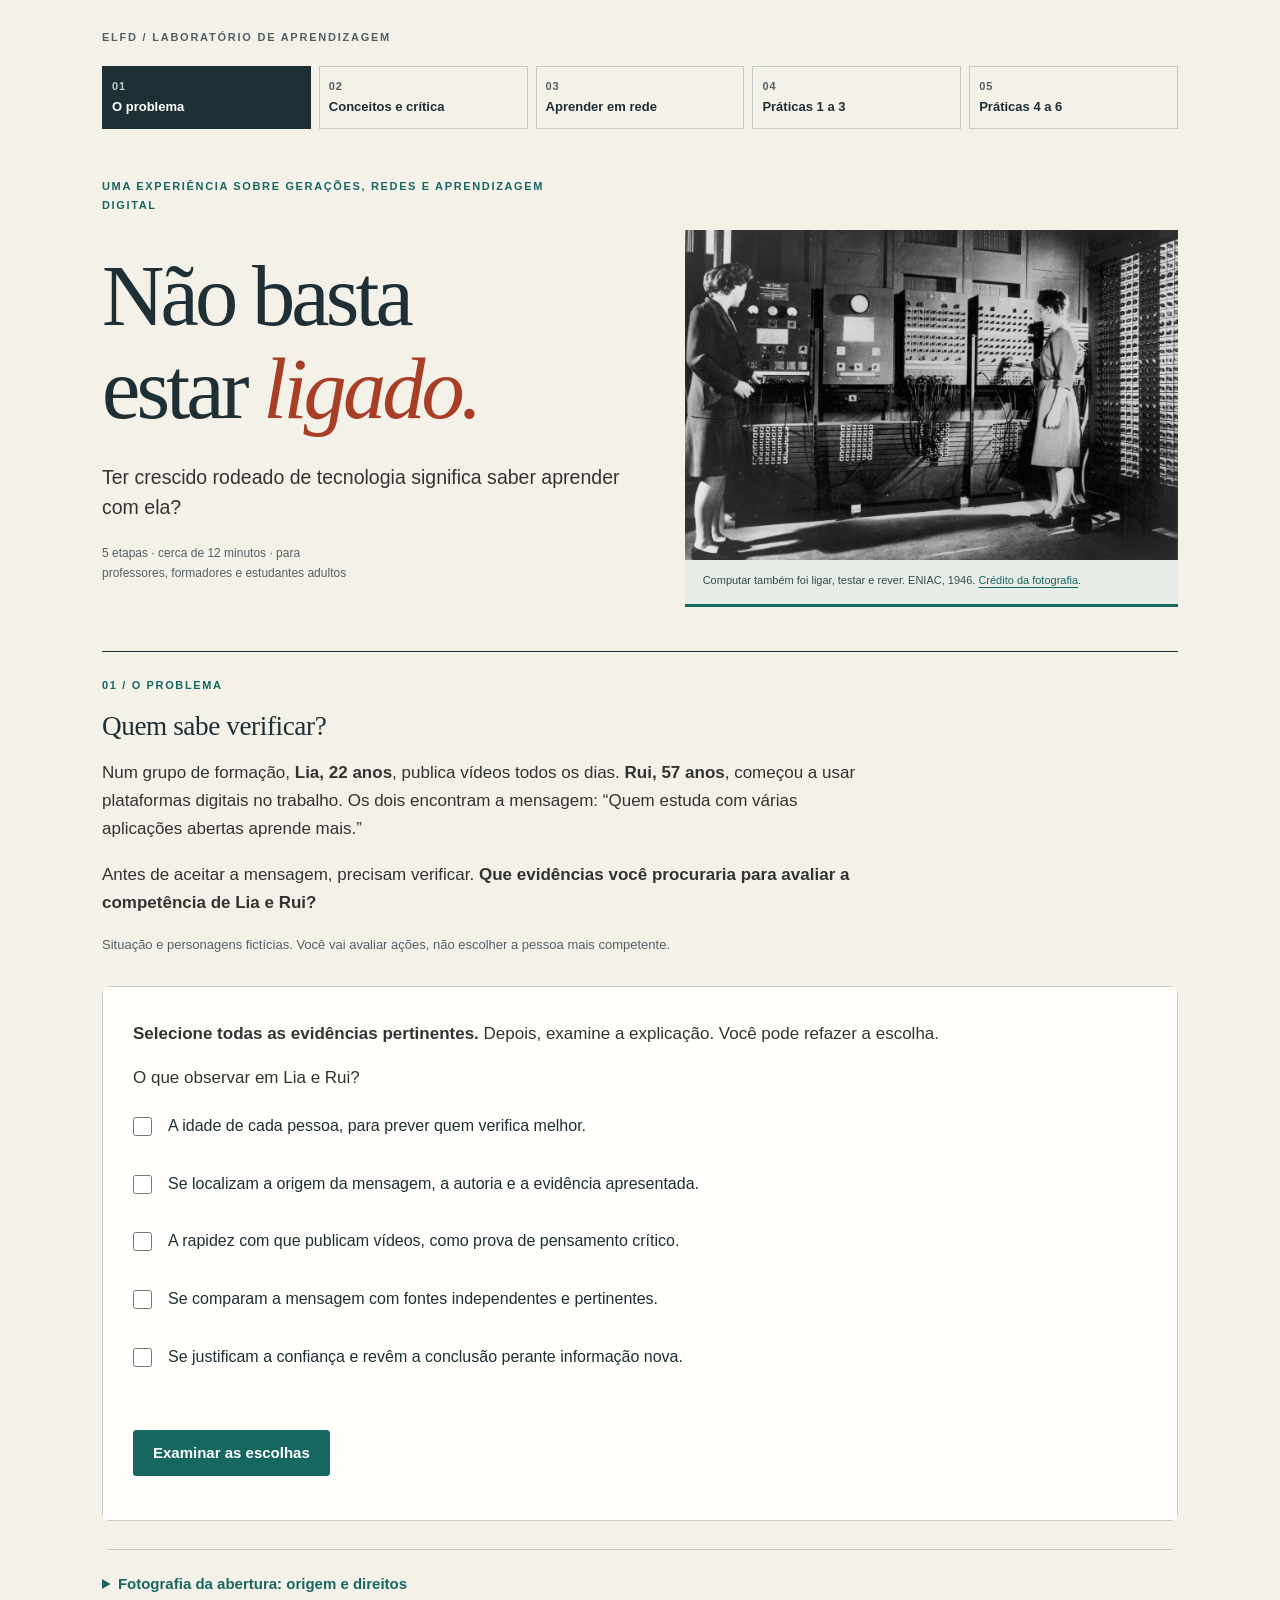
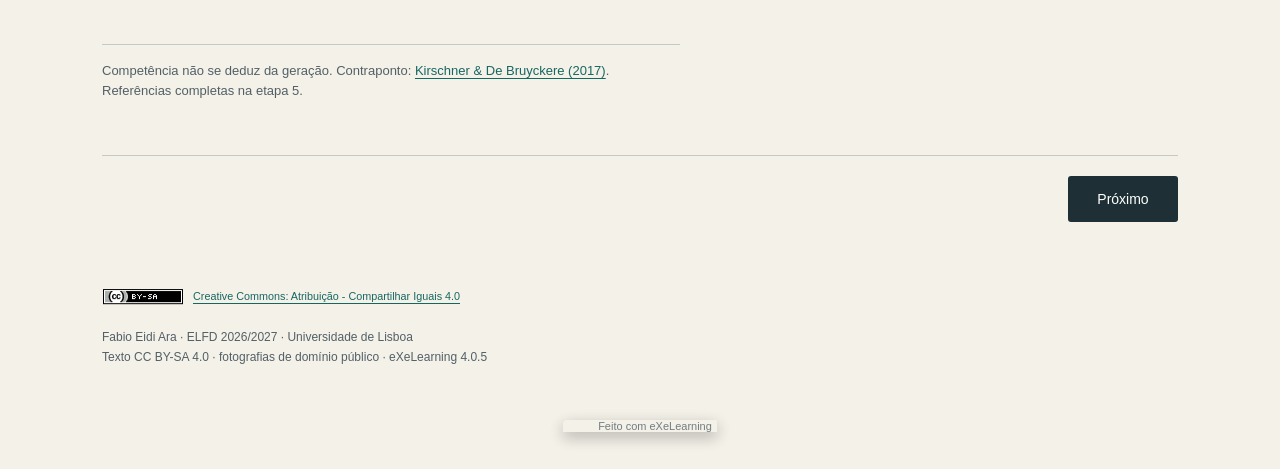
==== website/index.html @ ea309dc7 "Cria RED editável no eXeLearning com cinco etapas e experiência em rede" ====
<!DOCTYPE html>
<html lang="pt" id="exe-index">
<head>
<meta charset="utf-8">
<meta name="generator" content="eXeLearning v4.0.5">
<meta name="viewport" content="width=device-width, initial-scale=1">
<link rel="license" type="text/html" href="https://creativecommons.org/licenses/by-sa/4.0/">
<title>Não basta estar ligado</title>
<link rel="icon" type="image/x-icon" href="libs/favicon.ico">
<meta name="description" content="Microexperiência sobre nativos e imigrantes digitais, conectivismo e seis práticas educativas. ELFD 2026/2027, METD, IE, Universidade de Lisboa.">
<script>document.querySelector("html").classList.add("js");</script><script src="libs/jquery/jquery.min.js"> </script><script src="libs/common_i18n.js"> </script><script src="libs/common.js"> </script><script src="libs/exe_export.js"> </script><script src="libs/bootstrap/bootstrap.bundle.min.js"> </script><link rel="stylesheet" href="libs/bootstrap/bootstrap.min.css">
<script src="idevices/text/text.js"></script><link rel="stylesheet" href="idevices/text/text.css">
<script src="idevices/form/form.js"></script><link rel="stylesheet" href="idevices/form/form.css">
<link rel="stylesheet" href="content/css/base.css"><script src="theme/style.js"> </script><link rel="stylesheet" href="theme/style.css">
<style id="red-editorial">
/* Identidade editorial do RED. Componentes e navegação continuam no eXeLearning. */
:root{--paper:#f4f1e9;--ink:#1e3035;--muted:#526066;--line:#c4cbc6;--accent:#a83e25;--teal:#176761;--light:#fffefa;--wash:#e7ece6}
html{scroll-behavior:smooth}
body.exe-export{background:var(--paper)!important;color:var(--ink)!important;font-family:Arial,Helvetica,sans-serif!important;font-size:17px;line-height:1.65;margin:0}
body.exe-export .exe-content{display:block!important;max-width:1160px!important;margin:0 auto!important;padding:0 42px!important;background:transparent!important;box-shadow:none!important;min-height:100vh}
body.exe-export #siteNav{position:static!important;float:none!important;width:auto!important;max-width:none!important;min-width:0!important;margin:0!important;padding:28px 0 20px!important;background:transparent!important;border:0!important;display:block!important;transform:none!important;box-shadow:none!important}
body.exe-export #sidebar-nav,body.exe-export #sidebar-nav.fixed{position:static!important;inset:auto!important;width:100%!important;max-width:none!important;height:auto!important;float:none!important;display:block!important;transform:none!important}
body.exe-export #siteNav:before{content:'ELFD / LABORATÓRIO DE APRENDIZAGEM';display:block;letter-spacing:.16em;font-size:11px;font-weight:bold;margin-bottom:20px;color:var(--muted)}
body.exe-export #siteNav ul{display:flex!important;gap:8px!important;padding:0!important;margin:0!important;list-style:none!important;counter-reset:steps}
body.exe-export #siteNav li{flex:1!important;margin:0!important;padding:0!important;border:0!important;list-style:none!important;counter-increment:steps;background:none!important}
body.exe-export #siteNav a{display:block!important;padding:12px 9px!important;border:1px solid var(--line)!important;background:transparent!important;color:var(--ink)!important;text-decoration:none!important;font-size:13px!important;font-weight:600;line-height:1.3;border-radius:0!important;height:100%;box-sizing:border-box}
body.exe-export #siteNav a:before{content:'0' counter(steps);display:block;font-size:11px;letter-spacing:.08em;margin-bottom:6px;color:var(--muted)}
body.exe-export #siteNav a.active{background:var(--ink)!important;color:white!important;border-color:var(--ink)!important}
body.exe-export #siteNav a.active:before{color:#b9cdc8}
body.exe-export #siteNav a:hover{border-color:var(--teal)!important}
body.exe-export #siteNavToggler,body.exe-export .main-header,body.exe-export .box-head,body.exe-export #header,body.exe-export .page-navigation{display:none!important}
body.exe-export main.page{width:100%!important;max-width:none!important;margin:0!important;padding:28px 0 0!important;background:transparent!important;border:0!important}
body.exe-export .page-content{padding:0!important;margin:0!important}
body.exe-export article.box{background:transparent!important;border:0!important;box-shadow:none!important;margin:0 0 28px!important;padding:0!important;border-radius:0!important}
body.exe-export .box-content{padding:0!important;margin:0!important;border:0!important;background:transparent!important;display:block!important}
body.exe-export .exe-text-template,body.exe-export .textIdeviceContent,body.exe-export .exe-text-activity{margin:0!important;padding:0!important}
.red h1{font-family:Georgia,'Times New Roman',serif;font-weight:400;font-size:clamp(2.4rem,5.4vw,4.3rem);line-height:1.07;letter-spacing:-.045em;margin:12px 0 28px;color:var(--ink)}
.red .display-title{font-size:clamp(3rem,6.8vw,5.4rem);margin-top:15px}
.red h1 em{color:var(--accent);font-weight:400}
.red h2{font-family:Georgia,'Times New Roman',serif;font-size:1.7rem;line-height:1.2;font-weight:400;color:var(--ink);margin:10px 0 16px;letter-spacing:-.015em}
.red h3{font-size:1.2rem;line-height:1.4;margin:10px 0;color:var(--ink)}
.red p{margin:0 0 18px;max-width:80ch}
.red .eyebrow{font-size:11px;text-transform:uppercase;font-weight:700;letter-spacing:.15em;color:var(--teal);margin:0 0 15px;line-height:1.7}
.red .lead{font-size:1.22rem;line-height:1.5;max-width:62ch}
.red .route-note{font-size:12px;line-height:1.65;color:var(--muted);margin-top:22px;max-width:39ch}
.red .hero-grid{display:grid;grid-template-columns:1.1fr 1fr;gap:40px;align-items:center;margin-bottom:44px}
.red figure{margin:0}
.red .archive-figure{padding:0 0 15px;background:var(--wash);border-bottom:3px solid var(--teal)}
.red .archive-figure img{display:block;width:100%;height:330px;object-fit:cover;filter:grayscale(100%)}
.red figcaption{font-size:11px;line-height:1.6;color:#344a4d;padding:12px 18px 0}
.red a,.exe-export #siteFooter a{color:var(--teal);text-decoration:underline;text-underline-offset:3px;overflow-wrap:anywhere}
.red a:hover{color:var(--accent)}
.red .small-note,.red .source-note{font-size:13px;line-height:1.55;color:var(--muted)}
.red .source-note{border-top:1px solid var(--line);padding-top:16px;margin-top:25px}
.red .case-strip{border-top:1px solid var(--ink);padding:24px 0 3px}
.red .case-strip p:last-child{margin-bottom:0}
.red .tag{display:inline-block;background:var(--wash);color:#214b47;font-size:11px;padding:5px 9px;text-transform:uppercase;letter-spacing:.06em;font-weight:bold}
.red .concept-pair{display:grid;grid-template-columns:1fr 1fr;gap:30px;margin:30px 0}
.red .concept-pair section{border-top:3px solid var(--teal);padding-top:18px}
.red .margin-note{border-left:3px solid var(--accent);padding:16px 22px;background:#ece6da;margin:24px 0}
.red .interaction{background:var(--light);border:1px solid var(--line);padding:30px;margin:30px 0}
.red .interaction-heading{display:flex;justify-content:space-between;gap:20px;align-items:flex-start}
.red .interaction-heading .tag{flex-shrink:0}
.red .classification-item{padding:20px 0;border-top:1px solid var(--line)}
.red label{display:block;font-weight:600;line-height:1.55;margin-bottom:12px;max-width:78ch}
.red select{display:block;width:100%;max-width:620px;padding:13px 38px 13px 12px;border:1px solid #71817e;border-radius:3px;font:inherit;font-size:15px;background:white;color:var(--ink);min-height:48px;margin:0 0 12px}
.red button,.exe-export .btn,.exe-export input[type=button],.exe-export .feedbacktooglebutton{font:inherit!important;font-size:15px!important;font-weight:600!important;background:var(--teal)!important;color:#fff!important;border:1px solid var(--teal)!important;border-radius:3px!important;padding:12px 19px!important;min-height:46px;cursor:pointer;line-height:1.35!important;box-shadow:none!important;white-space:normal!important}
.red button:hover,.exe-export input[type=button]:hover{background:#114d49!important}
.red .feedback,.exe-export .form-feedback-message,.exe-export .feedback.js-feedback{border:0!important;border-left:3px solid var(--teal)!important;background:var(--wash)!important;color:var(--ink)!important;padding:18px 20px!important;font-size:15px;line-height:1.65;margin:16px 0!important;border-radius:0!important}
.red .feedback p:last-child{margin-bottom:0}
[hidden]{display:none!important}
.red .network{position:relative;height:380px;margin:30px 0 10px}
.red .network svg{position:absolute;width:100%;height:100%;inset:0;overflow:visible}
.red .network path{fill:none;stroke:#b7c5be;stroke-width:1.5;stroke-dasharray:5 5}
.red .network path.selected{stroke:var(--teal);stroke-width:3;stroke-dasharray:none}
.red .node{position:absolute!important;transform:translate(-50%,-50%);text-align:center;border-radius:3px!important;line-height:1.3!important;width:170px;min-height:77px!important;padding:12px 6px!important;border:1px solid #839892!important;color:var(--ink)!important;background:var(--light)!important;font-size:12px!important}
.red .node strong,.red .node span,.red .node small{display:block}
.red .node strong{font-size:15px;margin:4px 0}
.red .node span{font-size:11px}
.red .node small{font-size:10px;text-transform:uppercase;letter-spacing:.04em;font-weight:400}
.red .node[aria-pressed=true]{background:var(--teal)!important;color:white!important;border-color:var(--teal)!important}
.red .node[aria-pressed=true]:after{content:'Ligada';display:block;font-size:10px;margin-top:3px}
.red .node:hover{background:var(--wash)!important;color:var(--ink)!important}
.red .node.student{left:50%;top:48.5%;background:var(--ink)!important;color:white!important;border:0!important;width:190px}
.red .node.professor{left:17.5%;top:19%}
.red .node.colegas{left:82.5%;top:19%}
.red .node.artigo{left:14.2%;top:72%}
.red .node.comunidade{left:50%;top:87%}
.red .node.base{left:85.8%;top:72%}
.red .node-insight{min-height:95px;background:#eef1ec;border-left:2px solid var(--teal);padding:17px;font-size:14px;margin-top:25px}
.red .decision-tools{display:flex;justify-content:space-between;gap:15px;align-items:center;margin-top:15px}
.red .decision-tools p{margin:0;font-size:13px;color:var(--muted)}
.red .update-panel{border-top:2px solid var(--accent);padding-top:23px;margin-top:25px}
.red .update-panel button{margin-top:6px}
.red .practice{display:grid;grid-template-columns:58px 1fr;gap:22px;border-top:1px solid var(--line);padding:25px 0 15px}
.red .practice-number{font-family:Georgia,serif;font-size:34px;color:var(--accent);line-height:1.3}
.red .practice p{font-size:16px;line-height:1.65;margin-bottom:12px}
.red .practice h2{margin-top:0}
.red .evidence{padding:10px 14px;background:var(--wash);border-left:2px solid var(--teal)}
.exe-export .exe-form-container{background:var(--light);padding:24px 30px;border:1px solid var(--line)}
.exe-export .FRMP-PREVIEW{margin:0!important;padding:0!important;list-style:none!important}
.exe-export .FormView_question{border:0!important;margin:0!important;padding:0!important;background:transparent!important;list-style:none!important}
.exe-export .FormViewContainer{padding:0!important;background:transparent!important}
.exe-export .FormView_question [id^=questionTopBar],.exe-export .form-question-separator,.exe-export .form-results-container,.exe-export .FRMP-GameScoreBoard,.exe-export .FRMP-GetScore{display:none!important}
.exe-export .FormView_question[draggable]{cursor:auto!important}
.exe-export .FormViewContainer_selection>div{margin-bottom:10px}
.exe-export .FormViewContainer_selection label{font-size:16px!important;font-weight:400;line-height:1.6!important;cursor:pointer;color:var(--ink)!important}
.exe-export .button-response-form{display:flex!important;align-items:flex-start!important;gap:12px!important;padding:8px 0!important;min-height:44px}
.exe-export .button-response-form input[type=checkbox],.exe-export .button-response-form input[type=radio]{margin:4px 0 0!important}
.exe-export .button-response-form label{display:block!important;flex:1;margin:0!important}
.exe-export input[type=checkbox],.exe-export input[type=radio]{width:19px!important;height:19px!important;accent-color:var(--teal);vertical-align:middle;margin-right:10px!important;flex-shrink:0}
.exe-export .form-buttons-container{margin-top:20px;display:flex;gap:12px;flex-wrap:wrap}
.exe-export .form-feedback-message p{margin-bottom:10px}
.exe-export .form-feedback-message:before{display:none!important}
.exe-export .nav-buttons{position:static!important;display:flex!important;justify-content:space-between!important;gap:18px!important;margin:36px 0 24px!important;padding:20px 0 0!important;border-top:1px solid var(--line)!important;width:auto!important}
.exe-export .nav-buttons .nav-button{position:static!important;display:inline-flex!important;float:none!important;width:auto!important;height:auto!important;min-height:46px!important;min-width:110px!important;align-items:center;justify-content:center;padding:12px 18px!important;background:var(--ink)!important;color:white!important;border-radius:3px!important;font-size:14px!important;line-height:1.3!important;text-decoration:none!important}
.exe-export .nav-buttons .nav-button span{position:static!important;clip:auto!important;width:auto!important;height:auto!important;overflow:visible!important;text-indent:0!important;background:none!important;color:white!important;display:inline!important}
.exe-export .nav-buttons .nav-button[aria-hidden=true]{visibility:hidden!important}
.exe-export .nav-button:before,.exe-export .nav-button:after{display:none!important}
.exe-export #siteFooter{position:static!important;background:transparent!important;color:var(--muted)!important;font-size:12px;margin:0!important;padding:15px 0 25px!important;border:0!important;width:auto!important}
.exe-export #siteFooterContent,.exe-export #siteUserFooter{margin:0!important;padding:0!important}
.exe-export #made-with-eXe{position:static!important;font-size:11px;text-align:center;background:transparent!important;margin:0!important;padding:0 15px 25px!important}
.exe-export #made-with-eXe a{background:none!important;color:var(--muted)!important;padding:0!important;display:inline!important}
.exe-export #made-with-eXe a:before{display:none!important}
.red details{border-top:1px solid var(--line);padding:17px 0;font-size:14px}
.red summary{cursor:pointer;font-size:15px;color:var(--teal);font-weight:bold;padding:4px 0;min-height:35px;line-height:1.7}
.red details[open] summary{margin-bottom:18px}
.red .references p{margin-bottom:18px;font-size:14px;line-height:1.65;overflow-wrap:anywhere}
.red .closing{font-family:Georgia,serif;font-size:1.65rem;margin:30px 0;max-width:60ch}
.red .archive-inline{display:grid;grid-template-columns:190px 1fr;gap:22px;align-items:center;margin:24px 0}
.red .archive-inline img{width:100%;height:125px;object-fit:cover;filter:grayscale(100%)}
body.exe-export :focus-visible{outline:3px solid var(--accent)!important;outline-offset:4px!important;box-shadow:0 0 0 7px var(--paper)!important}
body.exe-export #skipNav{position:absolute;left:-10000px;top:0}
body.exe-export #skipNav:focus{position:fixed!important;left:12px!important;top:10px!important;z-index:10000;background:white;padding:12px;clip:auto!important;width:auto!important;height:auto!important}
@media(max-width:700px){body.exe-export .exe-content{padding:0 20px!important}.exe-export main.page{padding-top:20px!important}body.exe-export #siteNav{padding-top:22px!important}body.exe-export #siteNav ul{gap:4px!important}body.exe-export #siteNav a{font-size:10px!important;padding:9px 5px!important}body.exe-export #siteNav a:before{font-size:11px;margin-bottom:6px}.red .hero-grid{grid-template-columns:1fr;gap:22px;margin-bottom:30px}.red .archive-figure{transform:none}.red .archive-figure img{height:250px}.red h1{font-size:2.7rem}.red .display-title{font-size:3.7rem}.red .concept-pair{grid-template-columns:1fr;gap:12px}.red .interaction{padding:22px 17px}.red .interaction-heading{display:block}.red .interaction-heading .tag{margin-bottom:15px}.red .network{height:auto;display:grid;grid-template-columns:1fr 1fr;gap:10px;margin:22px 0}.red .network svg{display:none}.red .node{position:static!important;transform:none;width:100%!important;min-height:90px!important}.red .node.student{grid-column:1/-1}.red .node.comunidade{grid-column:1/-1;order:6}.red .node-insight{min-height:0;margin-top:20px}.red .decision-tools{display:block}.red .decision-tools button{width:100%;margin-top:12px}.red .practice{grid-template-columns:35px 1fr;gap:12px}.red .practice-number{font-size:27px}.red .practice p{font-size:15px}.red .practice h2{font-size:1.5rem}.exe-export .exe-form-container{padding:20px 18px}.red .archive-inline{grid-template-columns:1fr}.red .archive-inline img{height:180px}.red .lead{font-size:1.12rem}.red .margin-note{padding:14px 17px}.exe-export .nav-buttons .nav-button{min-width:100px!important}}
@media(prefers-reduced-motion:reduce){html{scroll-behavior:auto}*,*:before,*:after{animation:none!important;transition:none!important}}
@media print{#siteNav,.nav-buttons,#made-with-eXe,button,input[type=button],select{display:none!important}.exe-content{padding:0!important}.red h1{font-size:30pt}.red .hero-grid{display:block}.red .archive-figure{max-width:380px;transform:none}details>*{display:block}article.box{break-inside:avoid}.red .practice{break-inside:avoid}}

</style>
<script>
/* Extensões didáticas locais: classificação e revisão de uma rede. Sem serviços externos. */
(() => {
  'use strict';
  const get = key => {try{return JSON.parse(sessionStorage.getItem('red-'+key));}catch{return null;}};
  const put = (key,value) => {try{sessionStorage.setItem('red-'+key,JSON.stringify(value));}catch{/* A experiência funciona também sem armazenamento. */}};
  const show = (id,html) => {const target=document.getElementById(id);if(target){target.hidden=false;target.innerHTML=html;}};
  function init(){
    document.documentElement.lang='pt-BR';
    const skip=document.getElementById('skipNav');if(skip)skip.textContent='Ir para o conteúdo';
    const nav=document.getElementById('siteNav');
    const restoreNav=()=>{if(nav?.inert)nav.inert=false;};
    if(nav)new MutationObserver(restoreNav).observe(nav,{attributes:true,attributeFilter:['inert']});
    window.addEventListener('load',restoreNav);restoreNav();
    const active=document.querySelector('#siteNav a.active');
    active?.setAttribute('aria-current','page');
    document.querySelector('#siteNav')?.setAttribute('aria-label','As cinco etapas da experiência');
    document.querySelector('.nav-button-left:not([aria-hidden])')?.setAttribute('aria-label','Etapa anterior');
    document.querySelector('.nav-button-right:not([aria-hidden])')?.setAttribute('aria-label','Próxima etapa');
    const classifications={
      a:{correct:'proposta',text:'É uma proposta pedagógica de Prensky (2001): aproximar o ensino das experiências digitais, com jogos digitais. Uma proposta não demonstra eficácia para todos os estudantes; a adequação ao objetivo e o efeito na aprendizagem precisam de avaliação.'},
      b:{correct:'hipotese',text:'É uma extrapolação que requer evidência. Prensky argumenta a favor de diferenças associadas à experiência, mas reconhece não ter observado diretamente os cérebros dos nativos para confirmar diferenças físicas. Isso não estabelece dois tipos de cérebro nem prova a superioridade da multitarefa. A frase transforma uma inferência em certeza e generaliza para toda uma geração.'},
      c:{correct:'critica',text:'É a conclusão crítica de Kirschner e De Bruyckere (2017). A investigação revista pelos autores não sustenta uma geração homogênea de especialistas digitais ou de multitarefadores eficazes. Isso não significa que nenhum jovem tenha competências: significa que é preciso observá-las, sem as deduzir da idade.'}
    };
    document.querySelectorAll('[data-classify]').forEach(select=>{
      const update=()=>{if(!select.value){document.getElementById('feedback-'+select.dataset.classify).hidden=true;return;}const item=classifications[select.dataset.classify];show('feedback-'+select.dataset.classify,`<strong>${select.value===item.correct?'Classificação fundamentada.':'Reveja o nível da afirmação.'}</strong> ${item.text}`);put('class-'+select.dataset.classify,select.value);};
      const saved=get('class-'+select.dataset.classify);if(saved){select.value=saved;update();}select.addEventListener('change',update);
    });
    if(document.querySelector('.network')){
      const notes={professor:'Professor: ajuda a definir a pergunta e os critérios de comparação. Limite: a sua autoridade não substitui evidência e pode deixar de fora experiências de estudantes.',colegas:'Colegas: revelam dificuldades e interpretações diferentes. Limite: experiências próximas podem repetir a mesma opinião; é preciso procurar contrapontos.',artigo:'Artigo científico: permite examinar método e resultados de um estudo. Limite: a amostra, a data e o contexto delimitam o que se pode concluir. Publicação científica não dispensa leitura crítica.',comunidade:'Comunidade de prática: reúne experiências de aplicação e condições de acesso. Limite: relatos úteis para o contexto não provam, por si só, um efeito geral.',base:'Base de dados: permite localizar outros estudos e atualizar a pesquisa. Limite: indexação e data recente não garantem qualidade; é necessário examinar cada trabalho.'};
      const selected=new Set(get('network')||[]);let examined=!!get('network-examined');
      const sync=()=>{document.querySelectorAll('[data-node]').forEach(button=>{const on=selected.has(button.dataset.node);button.setAttribute('aria-pressed',String(on));document.querySelector(`[data-edge="${button.dataset.node}"]`)?.classList.toggle('selected',on);});document.getElementById('network-count').textContent=examined?`${selected.size} conexões nesta revisão`:`${selected.size} de 3 conexões selecionadas`;put('network',[...selected]);};
      document.querySelectorAll('[data-node]').forEach(button=>button.addEventListener('click',()=>{const key=button.dataset.node;if(selected.has(key))selected.delete(key);else if(!examined&&selected.size>=3){show('node-insight','Para examinar a primeira decisão, mantenha três ligações. Desligue uma antes de escolher outra. '+notes[key]);return;}else selected.add(key);document.getElementById('node-insight').textContent=notes[key];document.getElementById('revision-feedback').hidden=true;sync();}));
      const reveal=()=>{document.getElementById('network-update').hidden=false;document.getElementById('network-phase').textContent='Revisão da decisão';};
      document.getElementById('evaluate-network').addEventListener('click',()=>{
        if(!examined&&selected.size!==3){show('network-feedback','Escolha três conexões para poder comparar as suas funções. O número limita esta primeira exploração; não é uma medida de qualidade.');return;}
        if(selected.size===0){show('network-feedback','Estabeleça pelo menos uma conexão para examinar as suas possibilidades e os seus limites.');return;}
        const human=['professor','colegas','comunidade'].some(k=>selected.has(k));const research=selected.has('artigo')||selected.has('base');
        show('network-feedback',`<p><strong>${human&&research?'A rede combina investigação e perspectivas humanas.':human?'A rede reúne perspectivas humanas, mas falta confrontá-las com investigação.':'A rede permite procurar evidência, mas precisa de escutar o contexto de quem aprende.'}</strong> ${selected.has('base')?'A base permite atualizar a busca; cada resultado ainda precisa de avaliação.':'Uma nova busca pode revelar informação que as ligações atuais não trazem.'}</p><p>Esta escolha não prova que vídeos sejam melhores. É necessário comparar objetivos, métodos, limites e condições de acesso. Agora examine o que mudou.</p>`);
        examined=true;put('network-examined',true);reveal();sync();
      });
      document.getElementById('revise-network').addEventListener('click',()=>{
        const reason=document.getElementById('network-reason').value;put('network-reason',reason);
        if(!reason){show('revision-feedback','Escolha uma justificação para a sua revisão. Não basta alterar o desenho da rede.');return;}
        if(reason!=='atualizar'){show('revision-feedback',reason==='popular'?'Uma fonte muito partilhada pode repetir um erro. Compare evidências e condições da turma antes de decidir.':'Uma data recente não basta. Examine a qualidade e a pertinência da revisão antes de a usar. Atualizar é avaliar, não substituir automaticamente.');return;}
        if(!selected.has('base')||!['professor','colegas','comunidade'].some(k=>selected.has(k))){show('revision-feedback','A justificação é pertinente. Ajuste também as ligações: nesta simulação, a base permite atualizar a evidência; professor, colegas ou comunidade ajudam a confrontá-la com o contexto. Uma única fonte não cobre ambas as funções.');return;}
        show('revision-feedback','<strong>A revisão está fundamentada.</strong> Você combinou atualização da evidência com uma perspectiva humana e recusou uma regra universal. Uma decisão possível é combinar leituras e vídeos conforme o objetivo, testar uma alternativa acessível e rever a escolha com o grupo. Isso concretiza uma ideia de Siemens: manter conexões e decidir perante informação nova. Não há garantia automática de aprendizagem por ter mais ligações.');
      });
      const savedReason=get('network-reason');if(savedReason)document.getElementById('network-reason').value=savedReason;
      if(examined)reveal();sync();
    }
    // Complementa os formulários nativos com grupos nomeados e anúncios de feedback.
    // Observa apenas esta página; não transmite escolhas a qualquer serviço.
    function enhanceForms(){
      document.querySelectorAll('.FormView_question').forEach((question,i)=>{
        question.removeAttribute('draggable');question.setAttribute('role','group');
        const base=question.querySelector('.FormViewContainer');if(base){const p=base.querySelector('p');if(p){p.id=p.id||'pergunta-'+i;question.setAttribute('aria-labelledby',p.id);}}
      });
      document.querySelectorAll('.FormViewContainer_selection [title]').forEach(e=>e.setAttribute('title','Seleção com várias respostas possíveis'));
      document.querySelectorAll('.form-feedback-message').forEach(f=>{f.setAttribute('role','status');f.setAttribute('aria-live','polite');});
    }
    const observer=new MutationObserver(enhanceForms);observer.observe(document.querySelector('.page-content')||document.body,{childList:true,subtree:true});enhanceForms();
  }
  if(document.readyState==='loading')document.addEventListener('DOMContentLoaded',init);else init();
})();

</script>
</head>
<body class="exe-export exe-web-site">
<script>document.body.className+=" js"</script>
<div class="exe-content exe-export pre-js siteNav-hidden"><a href="#20261023140000P00001" id="skipNav">Skip to content</a> <nav id="siteNav">
<ul>
<li class="active"> <a href="index.html" class="active main-node no-ch">O problema</a>
</li>
<li> <a href="html/conceitos-e-critica.html" class="no-ch">Conceitos e crítica</a>
</li>
<li> <a href="html/aprender-em-rede.html" class="no-ch">Aprender em rede</a>
</li>
<li> <a href="html/praticas-1-a-3.html" class="no-ch">Práticas 1 a 3</a>
</li>
<li> <a href="html/praticas-4-a-6.html" class="no-ch">Práticas 4 a 6</a>
</li>
</ul>
</nav><main id="20261023140000P00001" class="page"> 
<header class="main-header">
<div class="package-header"><p class="package-title">Não basta estar ligado</p>
<p class="package-subtitle">Uma experiência sobre gerações, redes e aprendizagem digital.</p></div>
<div class="page-header"><h1 class="page-title sr-av">O problema</h1></div>
</header><div id="page-content-20261023140000P00001" class="page-content">
<article id="20261023140000B00001" class="box red-block">
<header class="box-head no-icon">
<h1 class="box-title">A situação</h1>
</header>
<div class="box-content">
<div id="20261023140000I00001" class="idevice_node text" data-idevice-path="idevices/text/" data-idevice-type="text" data-idevice-component-type="json" data-idevice-json-data="{&quot;ideviceId&quot;:&quot;20261023140000I00001&quot;}">
<div class="exe-text-template">
    <div class="red" data-stage="1">
<p class="eyebrow">Uma experiência sobre gerações, redes e aprendizagem digital</p>
<div class="hero-grid">
<div>
<h1 class="display-title">Não basta<br />estar <em>ligado.</em></h1>
<p class="lead">Ter crescido rodeado de tecnologia significa saber aprender com ela?</p>
<p class="route-note">5 etapas · cerca de 12 minutos · para professores, formadores e estudantes adultos</p>
</div>
<figure class="archive-figure"><img src="content/resources/imagens/computacao.jpg" alt="Betty Jennings e Frances Bilas operam os painéis do computador ENIAC, em 1946." width="960" height="740" />
<figcaption>Computar também foi ligar, testar e rever. ENIAC, 1946. <a href="#creditos-locais">Crédito da fotografia</a>.</figcaption>
</figure>
</div>
<section class="case-strip" aria-labelledby="caso-title">
<p class="eyebrow">01 / O problema</p>
<h2 id="caso-title">Quem sabe verificar?</h2>
<p>Num grupo de formação, <strong>Lia, 22 anos</strong>, publica vídeos todos os dias. <strong>Rui, 57 anos</strong>, começou a usar plataformas digitais no trabalho. Os dois encontram a mensagem: <q>Quem estuda com várias aplicações abertas aprende mais.</q></p>
<p>Antes de aceitar a mensagem, precisam verificar. <strong>Que evidências você procuraria para avaliar a competência de Lia e Rui?</strong></p>
<p class="small-note">Situação e personagens fictícias. Você vai avaliar ações, não escolher a pessoa mais competente.</p>
</section>
</div>
</div>
</div>
</div>
</article><article id="20261023140000B00002" class="box red-block">
<header class="box-head no-icon">
<h1 class="box-title">Escolher evidências</h1>
</header>
<div class="box-content">
<div id="20261023140000I00002" class="idevice_node form" data-idevice-path="idevices/form/" data-idevice-type="form" data-idevice-component-type="json" data-idevice-json-data="{&quot;evaluation&quot;:false,&quot;isScorm&quot;:0,&quot;weighted&quot;:100,&quot;repeatActivity&quot;:true,&quot;questionsRandom&quot;:false,&quot;percentageQuestions&quot;:100,&quot;time&quot;:0,&quot;passRate&quot;:5,&quot;showSlider&quot;:false,&quot;addBtnAnswers&quot;:false,&quot;eXeFormInstructions&quot;:&quot;&lt;p&gt;&lt;strong&gt;Selecione todas as evidências pertinentes.&lt;/strong&gt; Depois, examine a explicação. Você pode refazer a escolha.&lt;/p&gt;&quot;,&quot;eXeIdeviceTextAfter&quot;:&quot;&quot;,&quot;msgs&quot;:{&quot;msgCheck&quot;:&quot;Examinar as escolhas&quot;,&quot;msgReset&quot;:&quot;Reconsiderar&quot;,&quot;msgShowAnswers&quot;:&quot;Ver escolhas fundamentadas&quot;,&quot;msgOk&quot;:&quot;Escolha fundamentada.&quot;,&quot;msgKO&quot;:&quot;Reveja os critérios.&quot;,&quot;msgScore&quot;:&quot;&quot;,&quot;msgUnansweredQuestions&quot;:&quot;Examine as opções antes de continuar.&quot;,&quot;msgAllQuestions&quot;:&quot;Selecione as opções para examinar a decisão.&quot;},&quot;questionsData&quot;:[{&quot;activityType&quot;:&quot;selection&quot;,&quot;selectionType&quot;:&quot;multiple&quot;,&quot;baseText&quot;:&quot;&lt;p&gt;O que observar em Lia e Rui?&lt;/p&gt;&quot;,&quot;answers&quot;:[{&quot;0&quot;:false,&quot;1&quot;:&quot;A idade de cada pessoa, para prever quem verifica melhor.&quot;},{&quot;0&quot;:true,&quot;1&quot;:&quot;Se localizam a origem da mensagem, a autoria e a evidência apresentada.&quot;},{&quot;0&quot;:false,&quot;1&quot;:&quot;A rapidez com que publicam vídeos, como prova de pensamento crítico.&quot;},{&quot;0&quot;:true,&quot;1&quot;:&quot;Se comparam a mensagem com fontes independentes e pertinentes.&quot;},{&quot;0&quot;:true,&quot;1&quot;:&quot;Se justificam a confiança e revêm a conclusão perante informação nova.&quot;}],&quot;feedbackRight&quot;:&quot;&lt;p&gt;&lt;strong&gt;Idade, familiaridade e avaliação do conhecimento são dimensões diferentes.&lt;/strong&gt; Encontrar a fonte original, confrontar evidências independentes e justificar uma revisão são ações observáveis de avaliação da informação.&lt;/p&gt;&lt;p&gt;Publicar com rapidez mostra familiaridade com uma ferramenta; a data de nascimento só informa a idade. Nenhuma das duas permite concluir quem sabe verificar a mensagem. Lia e Rui podem aprender com orientação e prática. Observe o processo de ambos.&lt;/p&gt;&quot;,&quot;feedbackWrong&quot;:&quot;&lt;p&gt;&lt;strong&gt;Reveja o que conta como evidência de competência.&lt;/strong&gt;&lt;/p&gt;&lt;p&gt;&lt;strong&gt;Idade, familiaridade e avaliação do conhecimento são dimensões diferentes.&lt;/strong&gt; Encontrar a fonte original, confrontar evidências independentes e justificar uma revisão são ações observáveis de avaliação da informação.&lt;/p&gt;&lt;p&gt;Publicar com rapidez mostra familiaridade com uma ferramenta; a data de nascimento só informa a idade. Nenhuma das duas permite concluir quem sabe verificar a mensagem. Lia e Rui podem aprender com orientação e prática. Observe o processo de ambos.&lt;/p&gt;&quot;}],&quot;ideviceId&quot;:&quot;20261023140000I00002&quot;,&quot;id&quot;:&quot;20261023140000I00002&quot;}" data-idevice-template="form.html">
<div class="exe-form-container"><p>Atividade de seleção com feedback explicativo. Ative JavaScript para interagir.</p></div>
</div>
</div>
</article><article id="20261023140000B00003" class="box red-block">
<header class="box-head no-icon">
<h1 class="box-title">Crédito da abertura</h1>
</header>
<div class="box-content">
<div id="20261023140000I00003" class="idevice_node text" data-idevice-path="idevices/text/" data-idevice-type="text" data-idevice-component-type="json" data-idevice-json-data="{&quot;ideviceId&quot;:&quot;20261023140000I00003&quot;}">
<div class="exe-text-template"><div class="textIdeviceContent"><div class="exe-text-activity"><div class="red"><details id="creditos-locais"><summary>Fotografia da abertura: origem e direitos</summary><p><i>Two women operating ENIAC</i>, 1946. Betty Jennings e Frances Bilas; fotógrafo não identificado do U.S. Army, arquivos da ARL Technical Library. <a href="https://commons.wikimedia.org/wiki/File:Two_women_operating_ENIAC_(full_resolution).jpg#Licensing">Página do ficheiro e declaração de domínio público nos EUA (PD-USGov-Military-Army)</a>.</p></details><p class="source-note">Competência não se deduz da geração. Contraponto: <a href="https://doi.org/10.1016/j.tate.2017.06.001">Kirschner &amp; De Bruyckere (2017)</a>. Referências completas na etapa 5.</p></div></div></div></div>
</div>
</div>
</article>
</div></main><div class="nav-buttons">
<span class="nav-button nav-button-left" aria-hidden="true"><span>Anterior</span></span>
<a href="html/conceitos-e-critica.html" title="Próximo" class="nav-button nav-button-right"><span>Próximo</span></a>
</div>
<footer id="siteFooter"><div id="siteFooterContent"> <div id="packageLicense" class="cc cc-by-sa"> <p> <span class="license-label">Licença: </span><a href="https://creativecommons.org/licenses/by-sa/4.0/" class="license">Creative Commons: Atribuição - Compartilhar Iguais 4.0</a></p>
</div>
<div id="siteUserFooter"> <div><p>Fabio Eidi Ara · ELFD 2026/2027 · Universidade de Lisboa<br>Texto CC BY-SA 4.0 · fotografias de domínio público · eXeLearning 4.0.5</p></div>
</div></div></footer>
</div>
<p id="made-with-eXe"> <a href="https://exelearning.net/" target="_blank" rel="noopener"> <span>Feito com eXeLearning <span>(Nova janela)</span></span></a></p>
</body>
</html>
---- website/idevices/text/text.css ----
/* Text iDevice (export CSS) */
.exe-text-activity > div {
    display: flow-root;
}

.exe-text-activity div.inline {
    display: flex;
}

.exe-text-activity div.inline dt {
    margin: 0 0 0 auto;
}

.exe-text-activity div.inline dd {
    margin-left: 10px;
}

.idevice_node.text .iDevice_buttons.feedback-button {
    margin-bottom: 1em;
}
---- website/idevices/form/form.css ----
/* Form iDevice (export CSS) */

.form-IDevice .inline {
    display: flex;
    justify-content: flex-start;
    align-items: center;
}

.true-false-radio-buttons-container,
.button-response-form {
    margin-top: 0.8em;
}

.form-IDevice .QuestionLabel_actionButton {
    display: none;
}

.form-IDevice .form-instructions {
    margin-top: .5em;
    overflow: auto;
}

.form-IDevice .form-buttons-container {
    margin-top: 10px;
    padding-top: 20px;
    padding-bottom: 20px;
    display: flex;
    justify-content: flex-start;
    align-items: center;
    gap: 0.6em;
}

.form-IDevice .form-results-container {
    padding: 5px 60px 5px;
    justify-content: center;
    flex-direction: row;
    align-items: center;
    flex-wrap: wrap;
    gap: 0.5em;
    font-size: 18px;
}

.form-IDevice ul.FRMP-PREVIEW {
    min-height: 50px;
    list-style-type: none;
    padding: 0;
    margin: 0;
}

.form-IDevice ul.FRMP-PREVIEW>li {
    padding: 0;
    margin: .5em 0;
}



.form-IDevice ul.FRMP-PREVIEW .FormView_question {
    padding: .5em 0;
    overflow: auto;
    clear: both;
}

.form-IDevice ul.FRMP-PREVIEW .FormView_question::after {
    content: "";
    display: table;
    clear: both;
}

.form-IDevice ul.FRMP-PREVIEW .FormView_question .activity-title {
    display: none;
}

.form-IDevice ul.FRMP-PREVIEW .FormView_question:nth-child(even) {
    background: none;
}

.form-IDevice .FormViewContainer {
    overflow: auto;
    clear: both;
}

.form-IDevice .FormViewContainer::after {
    content: "";
    display: table;
    clear: both;
}

.form-IDevice .FormViewContainer>div[title] {
    overflow: auto;
    clear: both;
}

.form-IDevice .FormViewContainer>div[title]::after {
    content: "";
    display: table;
    clear: both;
}

.FormView_question .selection-buttons-container input[type="radio"],
.FormView_question .selection-buttons-container input[type="checkbox"],
.form-IDevice ul.FRMP-PREVIEW .FormView_question input[type="radio"],
.form-IDevice ul.FRMP-PREVIEW .FormView_question input[type="checkbox"] {
    margin-right: 4px !important;
}

.form-IDevice ul.FRMP-PREVIEW {
    gap: var(--margin-s);
    display: flex;
    flex-direction: column;
}

.form-IDevice ul.FRMP-PREVIEW>li {
    padding: var(--margin-m);
    border-radius: var(--radius);
    color: var(--body-text-color);
}

.form-IDevice ul.FRMP-PREVIEW>li div[class*="QuestionLabel"] {
    border-radius: 50%;
}

.form-IDevice ul.FRMP-PREVIEW>li p {
    margin-block: var(--margin-s);
}

.form-IDevice .score-text {
    width: -webkit-fill-available;
    text-align: center;
    padding: 5px;
}

.form-IDevice .score-text.pass-test {
    color: green;
}

.form-IDevice .score-text.fail-test {
    color: red
}

.form-IDevice .score-text.number-score {
    padding: 15 0 10px 0;
}

.form-IDevice .score-text.number-score-alone {
    border-radius: var(--radius);
    padding: 15px 0px;
    margin-top: 10px;
    background-color: var(--verde-cl);
}

.form-IDevice .score-text.phrase-score {
    font-weight: 450;
    padding: 0;
}

.form-IDevice .true-false-radio-buttons-container label {
    margin-right: 20px;
}

.form-IDevice .inline-icon {
    font-family: var(--icons-ff);
    font-size: 20px;
    color: rgba(90, 127, 12, 0.4);
    margin: 0 5px;
}

.form-IDevice .inline-icon:hover {
    color: var(--dark-exe-color);
}

.form-IDevice .inline-icon.help-icon {
    cursor: help;
    float: right;
}

.form-IDevice [id^="questionTopBar"] {
    overflow: auto;
    clear: both;
}

.form-IDevice [id^="questionTopBar"]::after {
    content: "";
    display: table;
    clear: both;
}

.form-IDevice .FormViewContainer input.fillInput {
    margin: 6px 2px !important;
    max-width: 120px !important;
}

.form-IDevice .FormViewContainer select.dropdownSelect {
    margin: 6px 0 !important;
}


select.dropdownSelect {
    padding-right: 1.5em;

}

.FRMP-GameScoreBoard {
    display: flex;
    justify-content: flex-end;
    align-items: center;
    font-size: 1.4em;
    margin-bottom: 0.5em;
    margin-right: 0.5em;
}

.FRMP-StartGame {
    display: flex;
    justify-content: center;
    align-items: center;
    font-size: 1.2em;
    margin-bottom: 0.5em;
    margin-right: 0.5em;
}

.FRMP-StartGame a {
    text-decoration: none;
}

.FRMP-StartGame a:hover {
    text-decoration: underline;

}

.FRMP-SlideshowContainer {
    position: relative;
    width: 100%;
}


.FRMP-SlideshowWrapper {
    position: relative;
}

.FRMP-SlideshowSlide {
    width: 100%;
    transition: left 0.3s ease-in-out;
}

.FRMP-SlideshowControls {
    display: flex;
    justify-content: space-between;
    align-items: center;
    width: 100%;
    margin: auto;
    margin-bottom: 5px;
    pointer-events: none;
}

.FRMP-SlideshowControl {
    width: 32px;
    height: 32px;
    display: flex;
    align-items: center;
    justify-content: center;
    pointer-events: auto;
    transition: background 0.2s ease;
    padding: 0;
}

.FRMP-SlideshowControl img {
    width: 100%;
    height: 100%;
}

.FRMP-SlideshowControl:hover {
    background: rgba(255, 255, 255, 0.9);
}

.FRMP-SlideNumber {
    display: block;
    font-size: 1.1em;
}

.FRMP-Questions {
    position: relative;
}

.FRMP-Cover {
    position: absolute;
    top: 3em;
    left: 0;
    width: 100%;
    height: 100%;
    background: rgba(255, 255, 255, 0.1);
    display: none;

}

.Games-BottonContainer {
    align-items: center;
    display: flex;
    justify-content: flex-end;
    margin: 0.1em auto;
    padding: 0;
    width: 100%;
}

.Games-GetScore input[type=button] {
    padding: 0.3em 0.5em;
    margin-right: .5em;
    width: auto;
}

.Games-GetScore span {
    display: block;
}

.Games-BottonContainer {
    margin: 0;
    padding: 0;
    width: 100%;
}

.Games-BottonContainer * {
    margin: 0;
    padding: 0;
}


.Games-GetScore {
    align-items: center;
    display: flex;
    justify-content: center;
    width: 100%;
    margin-top: 1em
}


.Games-GetScore span {
    display: block;
}

.Games-ReportIconDiv {
    display: flex;
    justify-content: flex-start;
    align-items: center;
    gap: 0.1em;
    width: 100%;
    margin-bottom: 6px;

}

.Games-ReportIconDiv img {
    width: 16px;
    height: 16px;
    display: block;
}

.Games-ReportIconDiv span {
    font-size: 0.9em;
}

/* Feedback messages styles */
.form-feedback-message {
    margin-top: 1em;
    padding: 1em 1.2em;
    border-radius: var(--radius, 8px);
    font-size: 1em;
    line-height: 1.5;
    box-shadow: 0 2px 4px rgba(0, 0, 0, 0.1);
}

.form-feedback-correct {
    background-color: #d4edda;
    color: #155724;
    border-left: 4px solid #28a745;
}

.form-feedback-wrong {
    background-color: #f8d7da;
    color: #721c24;
    border-left: 4px solid #dc3545;
}

/* Suggestion styles */
.FRMP-Suggestion {
    margin: 0 0 1em 1em;
    background: #e1f1f9;
    color: #2b627d;
    border: 1px solid #c9edf4;
    border-radius: 4px;
    padding: 0.7em;
}

.FRMP-ShowSuggestion {
    display: inline-flex;
    align-items: center;
    gap: 3px;
    margin: 0.8em 0 0.8em 0;
    text-decoration: none;
    color: #2b627d;
    clear: both;
    cursor: pointer;
}

.FRMP-SuggestionIcon {
    display: block;
    width: 16px;
    height: 16px;
}

.FRMP-SuggestionIcon:hover {
    text-decoration: underline;
}

.FRMP-EHidden {
    display: none;
}

/* Question separator line */
.form-question-separator {
    margin-top: 2em;
    margin-bottom: 0;
    border: none;
    border-top: 2px solid #888;
}

.form-IDevice .FormViewContainer img,
.form-IDevice .form-instructions img {
    max-width: 100%;
    height: auto;
}

.form-IDevice .FormViewContainer img[style*="float"],
.form-IDevice .form-instructions img[style*="float"] {
    max-width: 60%;
}
---- website/content/css/base.css ----
.exe-content{
  background: #fff;
}

.exe-content .page-title{
  font-size: 1.45em;
}

.exe-content .box{
  margin-top: 20px;
  border: 1px solid #dbdbdb;
}

.exe-content .box-head {
  border-bottom: 1px solid #dbdbdb;
}

.exe-export .no-header .box-head {
  border-bottom: 0;
}

.exe-content .box-head .box-title {
  margin: 0;
  font-size: 1.2em;
}

.exe-content .exe-material-icon {
  display: block;
  width: 40px;
  height: 40px;
  background-color: currentColor;
  -webkit-mask-image: var(--exe-material-icon-url);
  mask-image: var(--exe-material-icon-url);
  -webkit-mask-repeat: no-repeat;
  mask-repeat: no-repeat;
  -webkit-mask-position: center;
  mask-position: center;
  -webkit-mask-size: contain;
  mask-size: contain;
  /* 20px live area on a 24px grid: scale 24/20 so the ink matches the Style icons.
     Kept in step with the editor rule in assets/styles/layout/_execontent.scss. */
  transform: scale(1.2);
}

.exe-content a{
  color: #5a7f0c;
}

.exe-content a:hover,
.exe-content a:focus{
  color: #71a300;
}

.exe-content h2{
  font-size: 1.45em;
}
.exe-content h3{
  font-size: 1.35em;
}
.exe-content h4{
  font-size: 1.25em;
}
.exe-content h5{
  font-size: 1.15em;
}

.exe-content a {
    text-decoration: none
}

.exe-content a:hover,
.exe-content a:focus {
    text-decoration: underline
}

/* Underlined links */
.box-content a {
    text-decoration: underline;
}
.box-content a:hover {
    text-decoration: none;
}
.box-content a:focus {
    text-decoration: underline;
}

@media print {
    .external-iframe-src {
        display: block !important;
        margin: 2em 0;
        font-size: .95em;
        text-align: center
    }

    #made-with-eXe {
        display: none
    }
}

.external-iframe {
    border: 0
}

.pre-code {
    background: #112C4A;
    color: #E7ECF1;
    font-family: Monaco, Courier, monospace;
    border-radius: 9px;
    font-size: 12px;
    margin: 2em 1em;
    overflow: auto;
    padding: 20px
}

.highlighted-code {
    margin: 2em 1em;
}

.exe-dl {
    margin-bottom: 2em;
    margin-left: 1.5em
}

.exe-dl dt {
    font-weight: bold
}

.exe-dl dd {
    margin: 1em 1.5em
}

.js .exe-dl dt {
    margin: 1.2em 0 0 0
}

.exe-dl dt a {
    text-decoration: underline
}

.exe-dl .icon {
    font-family: Arial, sans-serif;
    display: block;
    width: 20px;
    height: 20px;
    font-size: 16px;
    margin-right: 1em;
    line-height: 20px;
    text-align: center;
    float: left;
    border-radius: 2px;
    position: relative
}

@media all and (min-width: 1px) {
    .exe-dl dt a {
        align-items: center;
        display: flex;
        text-decoration: none
    }

    .exe-dl .icon {
        height: 18px;
        line-height: 18px;
        width: 18px;
        padding: 1px;
        font: 18px monospace;
        font-weight: bold;
        display: flex;
        justify-content: center;
        align-items: center
    }
}

.exe-dl-toggler {
    height: 20px;
    margin: 1.5em
}

.exe-dl-toggler a {
    margin-left: 0;
    font-weight: bold
}

.js .exe-dl dd {
    display: none;
    padding-left: 0;
    margin: 1em 1em 1em 37px
}

/* Math */
.exe-math {
    display: block;
    margin: 2em 0
}

.exe-math,
.MathJax_Display {
    text-align: left !important
}

.exe-math.position-center,
.position-center .MathJax_Display,
[style*="text-align: center"] .MathJax_Display {
    text-align: center !important
}

.exe-math.position-right,
.position-right .MathJax_Display,
[style*="text-align: right"] .MathJax_Display {
    text-align: right !important
}

.js .show-image .exe-math-code,
.js .show-code .exe-math-img {
    display: none
}

.exe-math-links {
    font-size: .85em
}

.exe-math-inline {
    display: inline;
    margin: 0 .1em !important
}

/* TinyMCE: Images and media */
.exe-figure {
    margin: 2em 0;
    max-width: 100%
}

.position-center {
    margin: 2em auto
}

.position-right {
    margin: 2em 0 2em auto
}

.float-left {
    float: left;
    margin: .5em 1.5em 1em 0
}

.float-right {
    float: right;
    margin: .5em 0 1em 2em
}

.figcaption {
    padding-top: .2em
}

.figcaption.header {
    padding-top: 0;
    padding-bottom: .2em
}

/* TinyMCE templates */
.exe-layout-2-cols,
.exe-layout-3-cols {
    width: 100%
}

.exe-col{
    box-sizing: content-box;
}

.exe-layout-2-cols .exe-col {
    float: left;
    width: 49%
}

.exe-layout-2-cols .exe-col-1 {
    padding-right: 1%
}

.exe-layout-2-cols .exe-col-2 {
    padding-left: 1%
}

.exe-layout-2-30-70 .exe-col {
    width: 69%
}

.exe-layout-2-30-70 .exe-col-1 {
    width: 29%
}

.exe-layout-2-70-30 .exe-col {
    width: 29%
}

.exe-layout-2-70-30 .exe-col-1 {
    width: 69%
}

.exe-layout-3-cols .exe-col {
    float: left;
    width: 32%
}

.exe-layout-3-cols .exe-col-1,
.exe-layout-3-cols .exe-col-2 {
    padding-right: 2%
}

pre.mermaid {
    margin: 1.5em 0;
    text-align: center;
    width: 100%;
    min-width: 200px;
}

/* Blocks */
.exe-block-warning {
    background: #FCF8E3;
    color: #796034;
    border: 1px solid #FAEBCC;
    padding: 0 1em;
    border-radius: 4px
}

p.exe-block-warning {
    padding: 1em
}

.exe-block-alert {
    background: #ffc;
    color: #855000;
    border: 1px solid #FFF099;
    padding: 0 1em;
    border-radius: 4px
}

p.exe-block-alert {
    padding: 1em
}

.exe-block-danger {
    background: #FEF0EF;
    color: #973C3B;
    border: 1px solid #F3DADD;
    padding: 0 1em;
    border-radius: 4px
}

p.exe-block-danger {
    padding: 1em
}

.exe-block-info {
    background: #E1F1F9;
    color: #2B627D;
    border: 1px solid #C9EDF4;
    padding: 0 1em;
    border-radius: 4px
}

p.exe-block-info {
    padding: 1em
}

.exe-block-success {
    background: #E5F3E0;
    color: #336634;
    border: 1px solid #DEEDD1;
    padding: 0 1em;
    border-radius: 4px
}

p.exe-block-success {
    padding: 1em
}

.exe-content .exe-block-warning a,
.exe-content .exe-block-warning a:hover,
.exe-content .exe-block-warning a:focus {
    color: #4F360A
}

.exe-content .exe-block-alert a,
.exe-content .exe-block-alert a:hover,
.exe-content .exe-block-alert a:focus {
    color: #5B2600
}

.exe-content .exe-block-danger a,
.exe-content .exe-block-danger a:hover,
.exe-content .exe-block-danger a:focus {
    color: #6D1211
}

.exe-content .exe-block-info a,
.exe-content .exe-block-info a:hover,
.exe-content .exe-block-info a:focus {
    color: #063853
}

.exe-content .exe-block-success a,
.exe-content .exe-block-success a:hover,
.exe-content .exe-block-success a:focus {
    color: #093C0A
}

div.exe-block-warning,
div.exe-block-alert,
div.exe-block-danger,
div.exe-block-info,
div.exe-block-success {
    margin: 1em 0
}

/* RTL support */
body [dir='rtl'] {
    text-align: start
}

/* Autoclear */
.exe-content .idevice_body,
.exe-clear {
    overflow: auto
}

/* JavaScript on/offf */
.js-hidden {
    display: none;
}

.exe-hidden,
.js-required,
.js .js-hidden,
.exe-mindmap-code {
    display: none
}

.js .js-required {
    display: block
}

.box-toggle {
    display: none;
}

.js .box-toggle {
    display: inline-block;
}

.sr-av,
.js .js-sr-av,
.exe-hidden-accessible,
.js .exe-tooltip-text {
    position: absolute;
    overflow: hidden;
    clip: rect(0 0 0 0);
    clip: rect(0, 0, 0, 0);
    height: 0
}

/* Tables */
.exe-table {
    margin: 2em auto;
    max-width: 100%;
    border: 1px solid #CCC;
    border-collapse: collapse;
    border-spacing: 0
}

.exe-table tr {
    background: #fff
}

.exe-table caption {
    padding: .5em 0;
    text-align: center;
    font-style: italic;
    caption-side: top;
}

.exe-table td,
.exe-table th {
    border: 1px solid #CCC;
    margin: 0;
    padding: 0.5em 1em
}

.exe-table thead {
    background: #ddd;
    color: #000;
    text-align: left
}

.exe-table tr:nth-child(2n-1) td,
.exe-table tbody tr:nth-child(2n-1) th {
    background: #F4F4F4
}

.exe-table tbody tr:nth-child(2n) th {
    background: #F4F4F4
}

.exe-table tbody tr:nth-child(2n-1) th {
    background: #E4E4E4
}

.exe-table thead+tbody tr:nth-child(2n) th {
    background: #fff
}

.exe-table thead+tbody tr:nth-child(2n-1) th {
    background: #F4F4F4
}

.exe-table-minimalist {
    margin: 2em auto;
    border-collapse: collapse
}

.exe-table-minimalist tr {
    background: #fff
}

.exe-table-minimalist thead th {
    color: #000;
    padding: .6em 1.5em .6em .8em;
    border-bottom: 2px solid #CCC;
    text-align: left
}

.exe-table-minimalist td,
.exe-table-minimalist tbody th {
    border-bottom: 1px solid #ccc;
    color: #555;
    padding: .5em 1.5em .5em .8em
}

.exe-table-minimalist tbody tr:hover td,
.exe-table-minimalist tbody tr:hover th {
    color: #222
}

.exe-table-minimalist tr:nth-child(2n-1) td,
.exe-table-minimalist tbody tr:nth-child(2n-1) th {
    background: #F9F9F9
}

.exe-table-minimalist caption {
    text-align: center;
    font-style: italic;
    border-bottom: 2px solid #CCC;
    padding: .6em 0
}

/* Responsive tables */
.exe-table-responsive {
    display: block;
    overflow-x: auto;
    border: none
}

.exe-table-responsive,
.exe-table-responsive th,
.exe-table-responsive tr,
.exe-table-responsive td {
    width: auto !important
}

/* Tooltips */
body .qtip {
    font-size: .85em;
    line-height: 1.5em
}

.qtip .exe-tooltip-text {
    position: relative;
    overflow: auto;
    clip: auto;
    height: auto
}

/* Structured lists */
ol.auto-numbered {
    counter-reset: item
}

.auto-numbered ol {
    counter-reset: item
}

.auto-numbered li {
    display: block
}

.auto-numbered li:before {
    content: counters(item, ".") ".- ";
    counter-increment: item
}

/* Blockquote + Cite */
.exe-quote-cite cite {
    display: block;
    text-align: right;
    margin-top: -.5em
}

/* File information */
.exe-link-data {
    font-size: .8em;
    margin: 0 .2em
}

.exe-link-data abbr {
    cursor: help
}

/* Quote With Authorship */
.styled-qc {
    font-family: Georgia, serif;
    font-style: italic;
    margin: 1.5em 2.5em;
    padding: 0.25em 3.5em;
    position: relative
}

.styled-qc:before {
    display: block;
    content: "\201C";
    font-size: 5em;
    position: absolute;
    left: 0;
    top: -20px
}

/* Responsive design */
iframe,
object,
embed {
    max-width: 100%
}

img,
video {
    max-width: 100%;
    height: auto
}

@media all and (max-width: 992px) {
    .exe-layout-3-cols .exe-col {
        float: none;
        width: 100%;
        padding: 0
    }

    .exe-layout-3-cols .exe-col .exe-figure {
        margin: 2em auto
    }
}

@media all and (max-width: 780px) {
    .styled-qc {
        margin: 1.5em .5em
    }

    .exe-layout-2-cols .exe-col {
        float: none;
        width: 100%;
        padding: 0
    }

    .exe-layout-2-cols .exe-col .exe-figure {
        margin: 2em auto
    }
}

/* Made with eXeLearning */
#made-with-eXe {
    margin: 0;
    position: fixed;
    bottom: 0;
    right: 0
}

#made-with-eXe a {
    text-decoration: none;
    box-shadow: rgba(0, 0, 0, 0.35) 0px 5px 15px;
    border-top-left-radius: 4px;
    color: #222;
    font-size: 11px;
    font-family: Arial, sans-serif;
    line-height: 35px;
    width: 35px;
    height: 35px;
    background: #fff url(../img/exe_powered_logo.png) no-repeat 3px 50%;
    display: block;
    background-size: auto 20px;
    text-decoration: none;
    transition: .5s;
    opacity: .8
}

#made-with-eXe span {
    padding-left: 35px;
    padding-right: 5px
}

#made-with-eXe span span {
    position: absolute;
    overflow: hidden;
    clip: rect(0 0 0 0);
    clip: rect(0, 0, 0, 0);
    height: 0
}

#made-with-eXe a:hover {
    width: auto;
    padding: 0 5px;
    background-position: 5px 50%;
    opacity: 1
}

/* Search bar */
#exe-client-search-reset {
    display: none;
}
#exe-client-search-reset.visible {
    display: inline;
}
.exe-client-search-result{
    padding:0;
    background-color: #FFF3A0;
    color: #1A1A1A;
}

/* Box toggler */
.exe-export article.minimized .box-content{
    display: none;
}

/* BOX no visible */
.exe-export article.novisible.box{
    display: none  !important;
}

/* iDevice no visible */
.exe-export article.box .idevice_node.novisible{
    display: none  !important;
}

/* Teacher mode */
html:not(.mode-teacher) .js .teacher-only {
    display: none !important;
}

/* ========================================
   Architecture v3.1 - Common Theme Overrides
   ========================================
   These rules support the new HTML structure and
   load BEFORE theme-specific styles.
   ======================================== */

/* Navigation: Hide nested sections by default, show active paths */
#siteNav .other-section {
    display: none;
}
#siteNav li.active > .other-section,
#siteNav li.current-page-parent > .other-section {
    display: block;
}

/* Site footer extra section */
#siteFooterExtra {
    margin-bottom: 2em;
    color: #555;
    font-size: 0.95em;
}

/* Footer with neither license nor "Page footer" content: themes give #siteFooter
   a background and border, so an empty one shows as a stray bar. Hidden here so
   every theme (including custom ones) gets it, and so a theme that wants to keep
   showing it can opt out by overriding display. */
#siteFooter.siteFooter-empty {
    display: none;
}

/* Skip navigation link */
#skipNav {
    position: fixed;
    top: -50px;
    left: 50%;
    transform: translateX(-50%);
    background-color: #000;
    color: #fff;
    text-align: center;
    font-weight: bold;
    font-size: 0.95em;
    text-decoration: underline;
    padding: 0.5em 1em;
    z-index: 1000;
    display: inline-block;
    box-shadow: 0 2px 5px rgba(0,0,0,0.3);
    outline: 3px solid #fff;
    outline-offset: -3px;
    transition: top 0.3s ease, opacity 0.3s ease;
}

#skipNav:focus {
    top: 5px;
}

/* Print styles for header elements */
@media print {
    body #header,
    body #emptyHeader,
    body #nodeDecoration {
        height: auto !important;
        min-height: 0;
        border: none;
        padding: 0;
    }
    body #headerContent {
        padding-top: 40px;
    }
}
---- website/theme/style.css ----
/*!
 * eXeLearning v4+ Default Style
 * ----------------------
 * Author: Ignacio Gros for eXeLearning
 * Project: exelearning.net
 *
 * This CSS file is part of a style for eXeLearning.
 * Licensed under Creative Commons Attribution-ShareAlike (CC BY-SA).
 *
 * Note: The style's config.xml contains additional information
 *       about materials (images) created by third parties
 *       and included in this style.
 */

body.exe-export {
    padding: 1em 0;
}

body.exe-web-site {
    padding: 0;
}

.exe-content a {
    color: #c74e00;
}

.exe-content a:hover,
.exe-content a:focus {
    color: #973f00;
}

/* The current page is a filled chip, so it keeps the colour of the effects */
.exe-content .fx-tabs a,
.exe-content .fx-pagination li:not(.fx-current) a {
    color: #b14900;
}

.exe-content .fx-tabs a:hover,
.exe-content .fx-tabs a:focus {
    color: #973f00;
}

#node-content-container.exe-content #node-content {
    padding-top: 20px;
    padding-bottom: 20px;
    max-width: 1280px;
    margin: 0 auto;
    display: block;
}

.exe-content {
    color: #333;
    background-color: #fff;
}

.js .exe-export .exe-content {
    min-height: 100vh;
}

/* iframe */
.js .in-iframe .exe-content {
    min-height: 0;
}

.exe-content .package-title {
    font-size: 1.25rem;
    font-weight: 300;
    margin-bottom: .4em;
    line-height: 1.2em;
}

.exe-content .page-title {
    color: #078e8e;
    font-size: 1.7rem;
    text-align: left;
}

.exe-single-page .package-header .package-title {
    color: #333;
    font-size: 1.25rem;
    font-weight: 300;
    text-align: left;
    margin-bottom: 2em;
}

.exe-single-page .package-node {
    margin-bottom: 3.5em;
}

.exe-single-page .package-subtitle {
    top: -2.1em;
}

.exe-single-page main.page>section {
    min-height: 4em;
}

.exe-content .box {
    margin: 20px 0;
    border: none;
    background-color: #fff;
}

.exe-web-site .exe-content .box {
    margin: 40px 0;
}

.exe-content .box-head {
    border-bottom: 0;
}

#node-content-container .box-content {
    background: #fcfcfc;
    border: 1px solid #ececec;
    padding: 10px;
    border-radius: 8px;
}
article.box.idevice-element-in-content[mode="export"] .idevice_node {
    background: none;
}

#node-content-container.exe-content .box.hidden-idevices {
    border-style: solid;
}

.exe-content .box header {
    min-height: 60px;
}

.exe-content .box-title {
    color: #054d4d;
    font-size: 1.5rem;
}

/* General icons (Material Symbols) */
.exe-content {
    --exe-icon-color: #d86e41;
}

.exe-content .box-head .box-icon {
    color: var(--exe-icon-color);
}

.exe-content .box-head .exe-icon {
    float: left;
}

.exe-web-site .page-content,
#exe-client-search,
.exe-web-site main>header,
.exe-web-site #siteFooterContent,
.exe-export .exe-content {
    max-width: 1280px;
    padding: 0 20px;
    margin: 0 auto;
}

.exe-web-site .exe-content {
    max-width: none;
    padding: 0;
}

.exe-export main {
    padding-top: 1.5em;
}

.exe-web-site main {
    padding-top: 4.5em;
}

/* siteNav */
#siteNav {
    float: left;
    background: #f6f6f6;
    width: 300px;
    padding-top: 66px;
    padding-left: 8px;
}

.exe-web-site .exe-content {
    box-shadow:
        inset 300px 0 0 0 #f6f6f6,
        inset 301px 0 0 0 #f0f0f0;
}

/* False left column in iframe */
html.js .in-iframe.exe-web-site::after {
    content: "";
    position: absolute;
    top: 0;
    left: 0;
    width: 301px; /* fake column width */
    height: 100%;
    background:#f6f6f6;
    /* simulate border-right */
    box-shadow: inset -1px 0 0 0 #f0f0f0;
    pointer-events: none;
    z-index: -1;
}
/* No false left column when the menu is hidden */
body.siteNav-off::after{
    display: none;
}

#siteFooter {
    margin-bottom: 2em;
    color: #555;
    font-size: 0.95em;
}

#siteNav .other-section {
    display: none;
}

#sidebar-nav.fixed {
    position: fixed;
}

body.siteNav-off #siteNav {
    display: none;
}

body.siteNav-off .exe-content {
    box-shadow: none;
}

.exe-web-site main.page {
    padding-top: 4.5em;
    padding-left: 320px;
    padding-right: 20px;
}

.exe-web-site #siteFooter {
    padding: 20px 20px 20px 320px;
}

body.siteNav-off main.page,
body.siteNav-off #siteFooter {
    padding-left: 20px;
}

#siteNav ul {
    margin: 0;
    padding: 0;
    list-style: none;
}

#siteNav ul ul {
    margin-top: 5px;
}

#siteNav li {
    margin: 0 0 5px 0;
    padding: 0;
    list-style: none;
}

#siteNav a {
    color: #000;
    display: block;
    padding: 8px 15px;
    border-radius: 8px;
    max-width: 280px;
    transition: background-color 0.5s ease;
}

#siteNav a.active {
    background: #fff;
    color: #c74e00;
}

#siteNav a.highlighted-link {
    color: #b14900;
    background: #ededed;
}

#siteNav a.highlighted-link:hover,
#siteNav a.highlighted-link:focus {
    background: #fff;
}

#siteNav a:hover {
    background: #f2f2f2;
    text-decoration: none;
}

#siteNav ul ul a {
    padding-left: 35px;
    font-size: 0.95em;
}

#siteNav ul ul ul a {
    padding-left: 55px;
    font-size: 0.9em;
}

#siteNav ul ul ul ul a {
    padding-left: 75px;
}

/* pagination */
.nav-buttons .nav-button,
button.toggler {
    position: fixed;
    top: 10px;
    left: 15px;
    display: block;
    width: 40px;
    height: 40px;
    background: #078e8e url(img/icons.png) no-repeat 0 0;
    background-size: auto 40px;
    border-radius: 50%;
    z-index: 999;
    border: 0;
    transition: background-color 0.5s ease;
}

.nav-buttons span.nav-button {
    cursor: not-allowed;
    background-color: #b7b7b7;
}

.nav-buttons .nav-button-left {
    background-position: -80px 0;
}

.nav-buttons .nav-button-right {
    background-position: -120px 0;
}

button#searchBarToggler {
    background-position: -40px 0;
    display: none;
}

.exe-search-on #searchBarToggler {
    display: inline;
}

button#siteNavToggler {
    left: 280px;
}

button#searchBarToggler {
    left: 330px;
}

body.siteNav-off button#siteNavToggler {
    left: 65px;
}

body.siteNav-off button#searchBarToggler {
    left: 115px;
}

.nav-buttons a:hover,
.nav-buttons a:focus,
button.toggler:hover,
button.toggler:focus {
    background-color: #066d6d;
    border-color: #066d6d;
}

.nav-buttons .nav-button span,
.box-toggle span,
#exe-client-search-reset span,
#packageLicense .license-label {
    position: absolute;
    clip: rect(1px 1px 1px 1px);
    /* IE6, IE7 */
    clip: rect(1px, 1px, 1px, 1px);
}

.package-subtitle {
    font-size: .95em;
    color: #666;
    position: relative;
    top: -.15em;
}

.nav-buttons .nav-button-right {
    left: auto;
    right: 15px;
}

/* Box toggler */
.exe-export .box {
    position: relative;
}

.exe-export .box-toggle {
    width: 40px;
    height: 40px;
    background: url(img/icons.png) no-repeat -200px 0;
    background-size: auto 40px;
    border-radius: 50%;
    border: 0;
    position: absolute;
    top: 0;
    right: 0;
    opacity: 0.6;
}

.exe-export .box-head:hover .box-toggle,
.exe-export .box-toggle:focus {
    opacity: 1;
}

.exe-export .no-header .box-toggle {
    top: -10px;
}

.exe-export .minimized .box-toggle {
    background-position: -160px 0;
}

#node-content-container.exe-content .box-head .exe-icon {
    width: 60px;
    height: 60px;
    font-size: 40px;
}

#node-content-container.exe-content .box-head .exe-icon img {
    height: 40px;
}

.exe-export .box-icon img {
    display: block;
    float: left;
    margin-right: 10px;
    width: 40px;
    height: auto;
}

/* General icons (Material Symbols) */
.exe-export .box-icon .exe-material-icon {
    display: block;
    float: left;
    margin-right: 10px;
    width: 40px;
    height: 40px;
    background-color: currentColor;
    -webkit-mask-image: var(--exe-material-icon-url);
    mask-image: var(--exe-material-icon-url);
    -webkit-mask-repeat: no-repeat;
    mask-repeat: no-repeat;
    -webkit-mask-position: center;
    mask-position: center;
    -webkit-mask-size: contain;
    mask-size: contain;
    /* 20px live area on a 24px grid: scale 24/20 so the ink matches the Style icons */
    transform: scale(1.2);
}

.exe-export .box-title {
    padding-top: 5px;
}

.exe-export .box.minimized .box-head {
    border-bottom: 1px solid #ddd;
}

.exe-export .box.no-header.minimized .box-head {
    border-color: #fff;
}

.exe-export .box .box-content {
    background: #f9f9f9;
    border: 1px solid #ddd;
    padding: 20px;
    border-radius: 8px;
    overflow: auto;
}

.exe-export .box.no-header .box-content {
    background: none;
    border: none;
    padding: 20px 0;
}

/* Search bar */
#exe-client-search {
    display: none;
    margin-bottom: 30px;
}

#exe-client-search-text {
    max-width: 80%;
    max-width: calc(100% - 90px);
    display: inline;
}

#exe-client-search-submit {
    text-indent: -999em;
    background: #078e8e url(img/icons.png) no-repeat -41px -1px;
    background-size: auto 40px;
    width: 38px;
    height: 38px;
    border: none;
    border-radius: 4px;
}

#exe-client-search-reset.visible {
    background: url(img/icons.png) no-repeat -242px -1px;
    background-size: auto 40px;
    width: 38px;
    height: 38px;
    display: inline-block;
    vertical-align: middle;
    position: relative;
    top: -3px;
    left: -5px;
    opacity: 0.6;
    border-radius: 4px;
}

#exe-client-search-reset:hover,
#exe-client-search-reset:focus {
    opacity: 1;
}

#exe-client-search-submit:hover,
#exe-client-search-submit:focus {
    background-color: #066d6d;
}

#exe-client-search-results-list ul,
#exe-client-search-results-list li {
    margin: 2em 0;
    padding: 0;
    list-style: none;
}

#exe-client-search-results-list li {
    margin: 0 0 1em 0;
}

#exe-client-search-results-list p {
    margin-top: 2em;
}

/* Licenses */
#packageLicense {
    text-align: left;
    font-size: 0.9em;
    color: #555;
    line-height: 1em;
    margin: 2.5em 0 2em 0;
    border: 1px solid transparent;
    border-radius: 2px;
}

#packageLicense p {
    margin: 0;
}

#packageLicense a {
    color: #666;
    text-transform: capitalize;
    display: inline-block;
    white-space: nowrap;
    text-overflow: ellipsis;
    max-width: 100%;
    overflow: hidden;
    line-height: 15px;
}

#packageLicense a:hover,
#packageLicense a:focus {
    text-decoration: none;
    color: #c74e00;
}

#packageLicense.propietary {
    position: absolute;
    overflow: hidden;
    clip: rect(0, 0, 0, 0);
    height: 0;
}

#packageLicense.cc {
    padding: 0 20px 0 90px;
    background: url(img/licenses.gif) no-repeat 0 0;
}

#packageLicense.cc-by-sa {
    background-position: 0 -100px;
}

#packageLicense.cc-by-nd {
    background-position: 0 -200px;
}

#packageLicense.cc-by-nc {
    background-position: 0 -300px;
}

#packageLicense.cc-by-nc-sa {
    background-position: 0 -400px;
}

#packageLicense.cc-by-nc-nd {
    background-position: 0 -500px;
}

#packageLicense.cc-0 {
    background-position: 0 -600px;
}

/* iDevice buttons */
.exe-content .iDevice_buttons input,
.exe-content .iDevice_buttons button {
    background: #fff;
    color: #555;
    border: 1px solid #949494;
    padding: 4px 10px;
    border-radius: 4px;
    transition: 0.5s ease;
}

.exe-content .iDevice_buttons input:hover,
.exe-content .iDevice_buttons input:focus,
.exe-content .iDevice_buttons button:hover,
.exe-content .iDevice_buttons button:focus {
    box-shadow: 2px 2px 4px #dbdbdb;
    color: #000;
    border-color: #7a7a7a;
}

/* Page counter */
.page-counter {
    display: inline;
    float: right;
    margin: 0 0 0.5em 20px;
    font-size: 0.9em;
    color: #767676;
    font-weight: 300;
}

.page-counter .page-counter-sep {
    margin: 0 0.1em;
}

.exe-web-site .page-counter {
    position: fixed;
    top: 18px;
    right: 70px;
    margin: 0;
    font-size: 0.9em;
    color: #767676;
    padding: 0 8px;
    border-radius: 4px;
    text-align: left;
}

/* Teacher mode */
#teacher-mode-toggler-wrapper {
    float: right;
    margin: 0 0 0 1em;
}

#teacher-mode-toggler.form-check-input {
    font-size: 0.9em;
    margin-right: 0.6em;
}

#teacher-mode-toggler.form-check-input:checked {
    background-color: #078e8e;
    border-color: #078e8e;
}

label[for="teacher-mode-toggler"] {
    font-size: 0.9em;
    color: #767676;
    position: relative;
    top: -0.2em;
}

/* Bootstrap buttons */
.exe-content .btn-primary {
    background-color: #066d6d;
    border-color: #066d6d;
}

.exe-content .btn-primary:hover,
.exe-content .btn-primary:focus {
    background-color: #078383;
    border-color: #078383;
}

/* Focus */
.exe-content {
    --exe-fx-focus-color: #054d4d;
}

.exe-content a:focus-visible,
#siteNav a:focus-visible,
#packageLicense a:focus-visible,
.nav-buttons .nav-button:focus-visible,
button.toggler:focus-visible,
.exe-export .box-toggle:focus-visible,
#exe-client-search-submit:focus-visible,
#exe-client-search-reset:focus-visible,
.exe-content .iDevice_buttons input:focus-visible,
.exe-content .iDevice_buttons button:focus-visible {
    outline: 2px solid #054d4d;
    outline-offset: 2px;
}

@media (prefers-reduced-motion: reduce) {
    #siteNav a,
    .nav-buttons .nav-button,
    button.toggler,
    .exe-content .iDevice_buttons input,
    .exe-content .iDevice_buttons button {
        transition: none;
    }
}

/* Responsive design */
@media (max-width: 767.98px) {
    #siteNav {
        width: 251px;
    }

    .exe-web-site .exe-content {
        box-shadow:
            inset 251px 0 0 0 #f6f6f6,
            inset 252px 0 0 0 #f0f0f0;
    }

    /* False left column in iframe */
    html.js .in-iframe.exe-web-site::after {
        width: 252px; /* fake column width */
    }

    #siteNav a {
        max-width: 235px;
    }

    button#siteNavToggler {
        left: 232px;
    }

    button#searchBarToggler {
        left: 282px;
    }

    .exe-web-site main.page,
    .exe-web-site #siteFooter {
        padding-left: 270px;
    }
}

@media (max-width: 575.98px) {
    #siteNav {
        width: 100%;
        float: none;
        padding: 68px 10px 20px 10px;
    }

    /* No false left column */
    .exe-web-site .exe-content {
        box-shadow: none;
    }
    body.exe-web-site::after {
        display: none;
    }

    body.exe-web-site main.page {
        padding-top: 2.5em;
        padding-left: 0;
    }

    body.exe-web-site #siteFooter {
        padding-left: 0;
    }

    .exe-web-site.siteNav-off main.page {
        padding-top: 5.5em;
    }

    .nav-buttons .nav-button,
    button.toggler {
        position: absolute;
    }

    #siteNav a {
        max-width: 100%;
    }

    #sidebar-nav.fixed {
        position: relative;
    }

    button#siteNavToggler {
        left: 65px;
    }

    button#searchBarToggler {
        left: 115px;
    }

    .exe-web-site .page-counter {
        background: none;
        position: absolute;
    }

    .exe-web-site .page-counter .page-counter-label {
        position: absolute;
        clip: rect(1px 1px 1px 1px);
        /* IE6, IE7 */
        clip: rect(1px, 1px, 1px, 1px);
    }
}

@media print {

    /* Node in new page: section.package-node{page-break-after:always} */
    html body.exe-export {
        background: #fff;
    }

    .exe-content {
        color: #000;
    }

    @page {
        margin: 1.5cm;
    }

    /* Uncomment this to print URL after links:
    a{font-weight:bolder;text-decoration:none!important}
    a[href^=http]:after{content:" <" attr(href) "> "}
    */
    #packageLicense.cc {
        background: none;
        padding-left: 0;
    }

    .exe-export .box-toggle {
        display: none;
    }

    /* Website */
    .exe-web-site #siteNav,
    .exe-web-site .nav-buttons,
    .exe-web-site button.toggler {
        display: none;
    }

    .exe-web-site #siteFooter,
    .exe-web-site main.page {
        padding-left: 0;
        padding-right: 0;
    }

    .exe-web-site main.page {
        padding-top: 1em;
    }
}
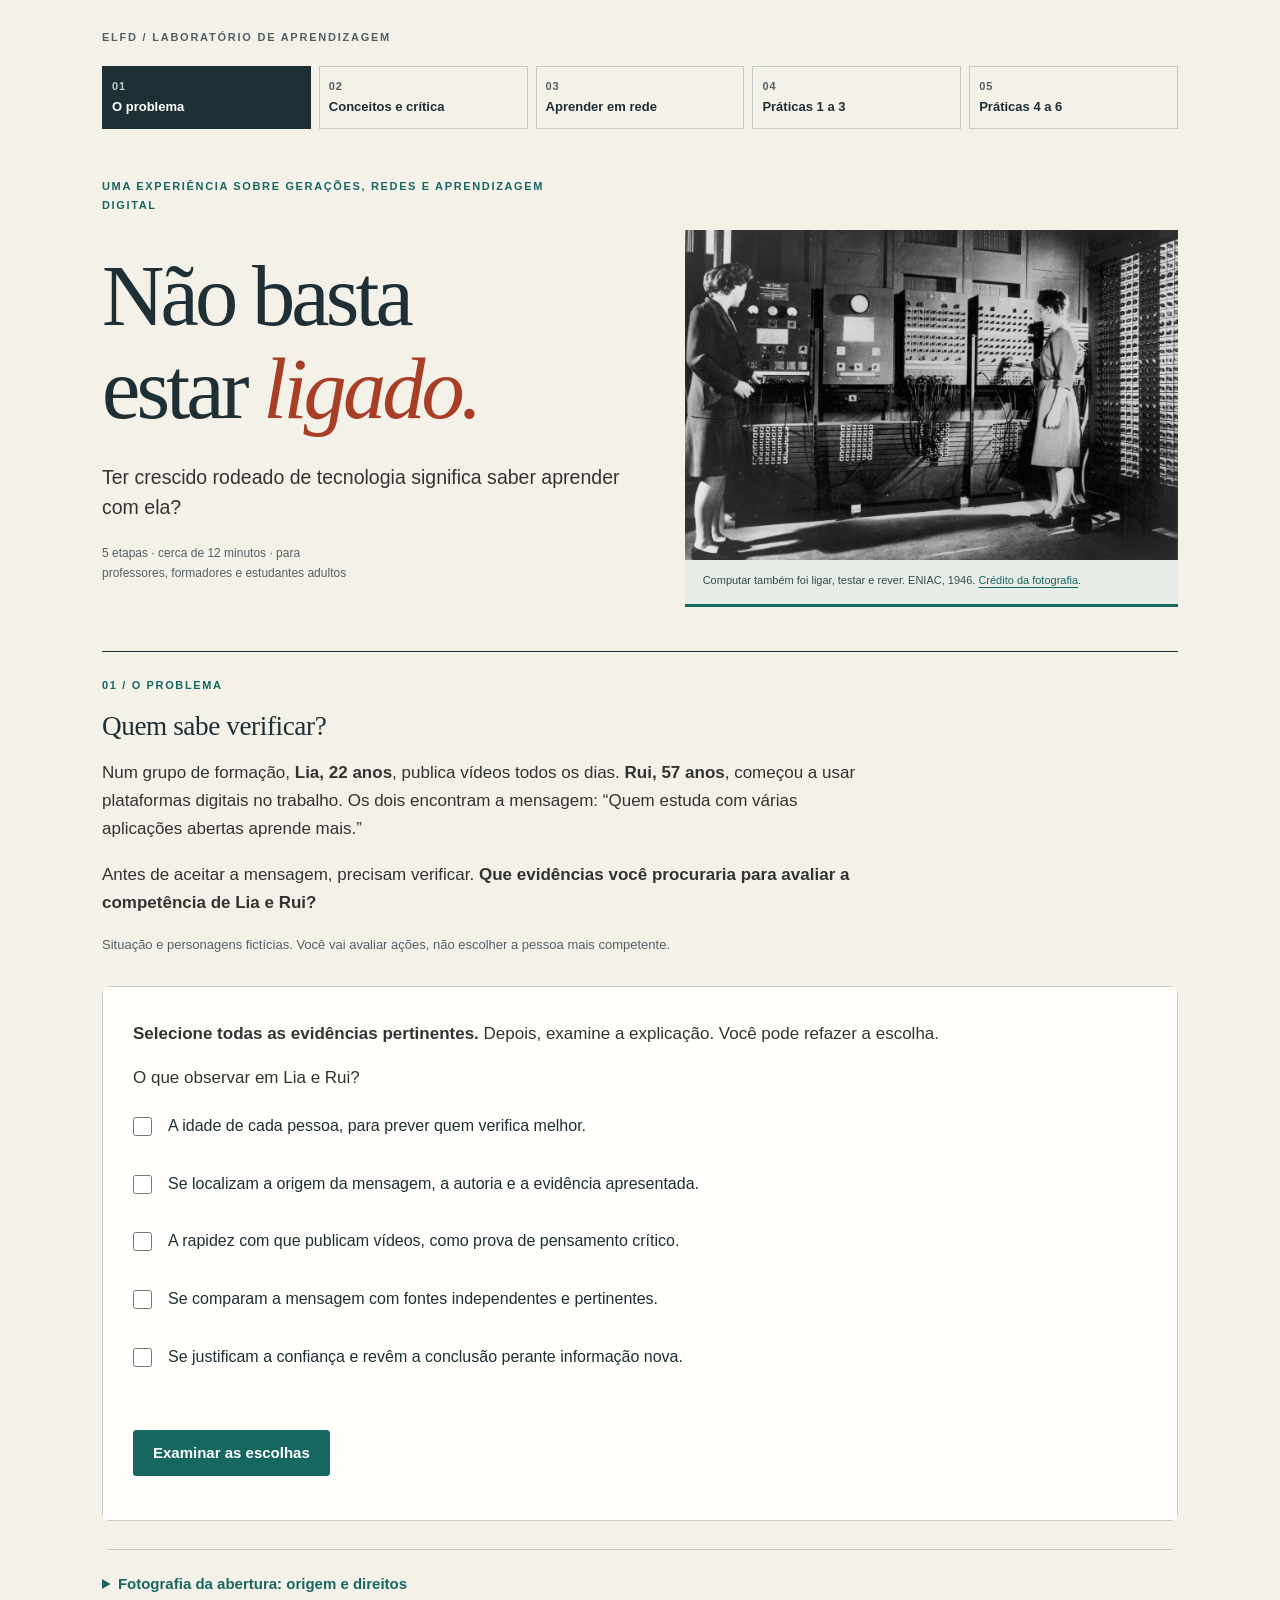
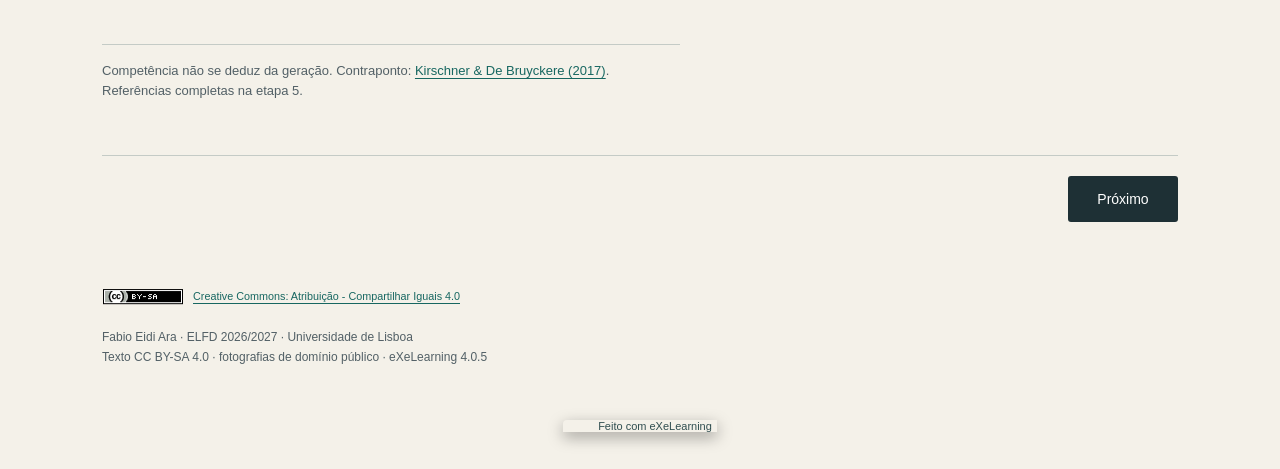
==== commit 3d36672b: "Corrige semântica dos grupos de respostas e contraste do crédito da ferramenta" ====
--- a/website/index.html
+++ b/website/index.html
@@ -12,8 +12,7 @@
 <script src="idevices/text/text.js"></script><link rel="stylesheet" href="idevices/text/text.css">
 <script src="idevices/form/form.js"></script><link rel="stylesheet" href="idevices/form/form.css">
 <link rel="stylesheet" href="content/css/base.css"><script src="theme/style.js"> </script><link rel="stylesheet" href="theme/style.css">
-<style id="red-editorial">
-/* Identidade editorial do RED. Componentes e navegação continuam no eXeLearning. */
+<style id="red-editorial">/* Identidade editorial do RED. Componentes e navegação continuam no eXeLearning. */
 :root{--paper:#f4f1e9;--ink:#1e3035;--muted:#526066;--line:#c4cbc6;--accent:#a83e25;--teal:#176761;--light:#fffefa;--wash:#e7ece6}
 html{scroll-behavior:smooth}
 body.exe-export{background:var(--paper)!important;color:var(--ink)!important;font-family:Arial,Helvetica,sans-serif!important;font-size:17px;line-height:1.65;margin:0}
@@ -135,10 +134,8 @@
 @media(max-width:700px){body.exe-export .exe-content{padding:0 20px!important}.exe-export main.page{padding-top:20px!important}body.exe-export #siteNav{padding-top:22px!important}body.exe-export #siteNav ul{gap:4px!important}body.exe-export #siteNav a{font-size:10px!important;padding:9px 5px!important}body.exe-export #siteNav a:before{font-size:11px;margin-bottom:6px}.red .hero-grid{grid-template-columns:1fr;gap:22px;margin-bottom:30px}.red .archive-figure{transform:none}.red .archive-figure img{height:250px}.red h1{font-size:2.7rem}.red .display-title{font-size:3.7rem}.red .concept-pair{grid-template-columns:1fr;gap:12px}.red .interaction{padding:22px 17px}.red .interaction-heading{display:block}.red .interaction-heading .tag{margin-bottom:15px}.red .network{height:auto;display:grid;grid-template-columns:1fr 1fr;gap:10px;margin:22px 0}.red .network svg{display:none}.red .node{position:static!important;transform:none;width:100%!important;min-height:90px!important}.red .node.student{grid-column:1/-1}.red .node.comunidade{grid-column:1/-1;order:6}.red .node-insight{min-height:0;margin-top:20px}.red .decision-tools{display:block}.red .decision-tools button{width:100%;margin-top:12px}.red .practice{grid-template-columns:35px 1fr;gap:12px}.red .practice-number{font-size:27px}.red .practice p{font-size:15px}.red .practice h2{font-size:1.5rem}.exe-export .exe-form-container{padding:20px 18px}.red .archive-inline{grid-template-columns:1fr}.red .archive-inline img{height:180px}.red .lead{font-size:1.12rem}.red .margin-note{padding:14px 17px}.exe-export .nav-buttons .nav-button{min-width:100px!important}}
 @media(prefers-reduced-motion:reduce){html{scroll-behavior:auto}*,*:before,*:after{animation:none!important;transition:none!important}}
 @media print{#siteNav,.nav-buttons,#made-with-eXe,button,input[type=button],select{display:none!important}.exe-content{padding:0!important}.red h1{font-size:30pt}.red .hero-grid{display:block}.red .archive-figure{max-width:380px;transform:none}details>*{display:block}article.box{break-inside:avoid}.red .practice{break-inside:avoid}}
-
-</style>
-<script>
-/* Extensões didáticas locais: classificação e revisão de uma rede. Sem serviços externos. */
+#made-with-eXe, #made-with-eXe a, #made-with-eXe span {color:#304e50!important;opacity:1!important}
+</style><script>/* Extensões didáticas locais: classificação e revisão de uma rede. Sem serviços externos. */
 (() => {
   'use strict';
   const get = key => {try{return JSON.parse(sessionStorage.getItem('red-'+key));}catch{return null;}};
@@ -169,7 +166,7 @@
       const notes={professor:'Professor: ajuda a definir a pergunta e os critérios de comparação. Limite: a sua autoridade não substitui evidência e pode deixar de fora experiências de estudantes.',colegas:'Colegas: revelam dificuldades e interpretações diferentes. Limite: experiências próximas podem repetir a mesma opinião; é preciso procurar contrapontos.',artigo:'Artigo científico: permite examinar método e resultados de um estudo. Limite: a amostra, a data e o contexto delimitam o que se pode concluir. Publicação científica não dispensa leitura crítica.',comunidade:'Comunidade de prática: reúne experiências de aplicação e condições de acesso. Limite: relatos úteis para o contexto não provam, por si só, um efeito geral.',base:'Base de dados: permite localizar outros estudos e atualizar a pesquisa. Limite: indexação e data recente não garantem qualidade; é necessário examinar cada trabalho.'};
       const selected=new Set(get('network')||[]);let examined=!!get('network-examined');
       const sync=()=>{document.querySelectorAll('[data-node]').forEach(button=>{const on=selected.has(button.dataset.node);button.setAttribute('aria-pressed',String(on));document.querySelector(`[data-edge="${button.dataset.node}"]`)?.classList.toggle('selected',on);});document.getElementById('network-count').textContent=examined?`${selected.size} conexões nesta revisão`:`${selected.size} de 3 conexões selecionadas`;put('network',[...selected]);};
-      document.querySelectorAll('[data-node]').forEach(button=>button.addEventListener('click',()=>{const key=button.dataset.node;if(selected.has(key))selected.delete(key);else if(!examined&&selected.size>=3){show('node-insight','Para examinar a primeira decisão, mantenha três ligações. Desligue uma antes de escolher outra. '+notes[key]);return;}else selected.add(key);document.getElementById('node-insight').textContent=notes[key];document.getElementById('revision-feedback').hidden=true;sync();}));
+      document.querySelectorAll('[data-node]').forEach(button=>button.addEventListener('click',()=>{const key=button.dataset.node;if(selected.has(key))selected.delete(key);else if(!examined&&selected.size>=3){show('node-insight','Para examinar a primeira decisão, mantenha três ligações. Desligue uma antes de escolher outra. '+notes[key]);return;}else selected.add(key);document.getElementById('node-insight').textContent=notes[key];document.getElementById('network-feedback').hidden=true;document.getElementById('revision-feedback').hidden=true;sync();}));
       const reveal=()=>{document.getElementById('network-update').hidden=false;document.getElementById('network-phase').textContent='Revisão da decisão';};
       document.getElementById('evaluate-network').addEventListener('click',()=>{
         if(!examined&&selected.size!==3){show('network-feedback','Escolha três conexões para poder comparar as suas funções. O número limita esta primeira exploração; não é uma medida de qualidade.');return;}
@@ -192,17 +189,16 @@
     // Observa apenas esta página; não transmite escolhas a qualquer serviço.
     function enhanceForms(){
       document.querySelectorAll('.FormView_question').forEach((question,i)=>{
-        question.removeAttribute('draggable');question.setAttribute('role','group');
-        const base=question.querySelector('.FormViewContainer');if(base){const p=base.querySelector('p');if(p){p.id=p.id||'pergunta-'+i;question.setAttribute('aria-labelledby',p.id);}}
+        question.removeAttribute('draggable');question.removeAttribute('role');question.removeAttribute('aria-labelledby');
+        const base=question.querySelector('.FormViewContainer');if(base){const p=base.querySelector('p');if(p){p.id=p.id||'pergunta-'+i;base.setAttribute('role','group');base.setAttribute('aria-labelledby',p.id);}}
       });
-      document.querySelectorAll('.FormViewContainer_selection [title]').forEach(e=>e.setAttribute('title','Seleção com várias respostas possíveis'));
+      document.querySelectorAll('.FormViewContainer_selection [title], .FormView_question .help-icon[title]').forEach(e=>e.setAttribute('title','Seleção com várias respostas possíveis'));
       document.querySelectorAll('.form-feedback-message').forEach(f=>{f.setAttribute('role','status');f.setAttribute('aria-live','polite');});
     }
     const observer=new MutationObserver(enhanceForms);observer.observe(document.querySelector('.page-content')||document.body,{childList:true,subtree:true});enhanceForms();
   }
   if(document.readyState==='loading')document.addEventListener('DOMContentLoaded',init);else init();
 })();
-
 </script>
 </head>
 <body class="exe-export exe-web-site">
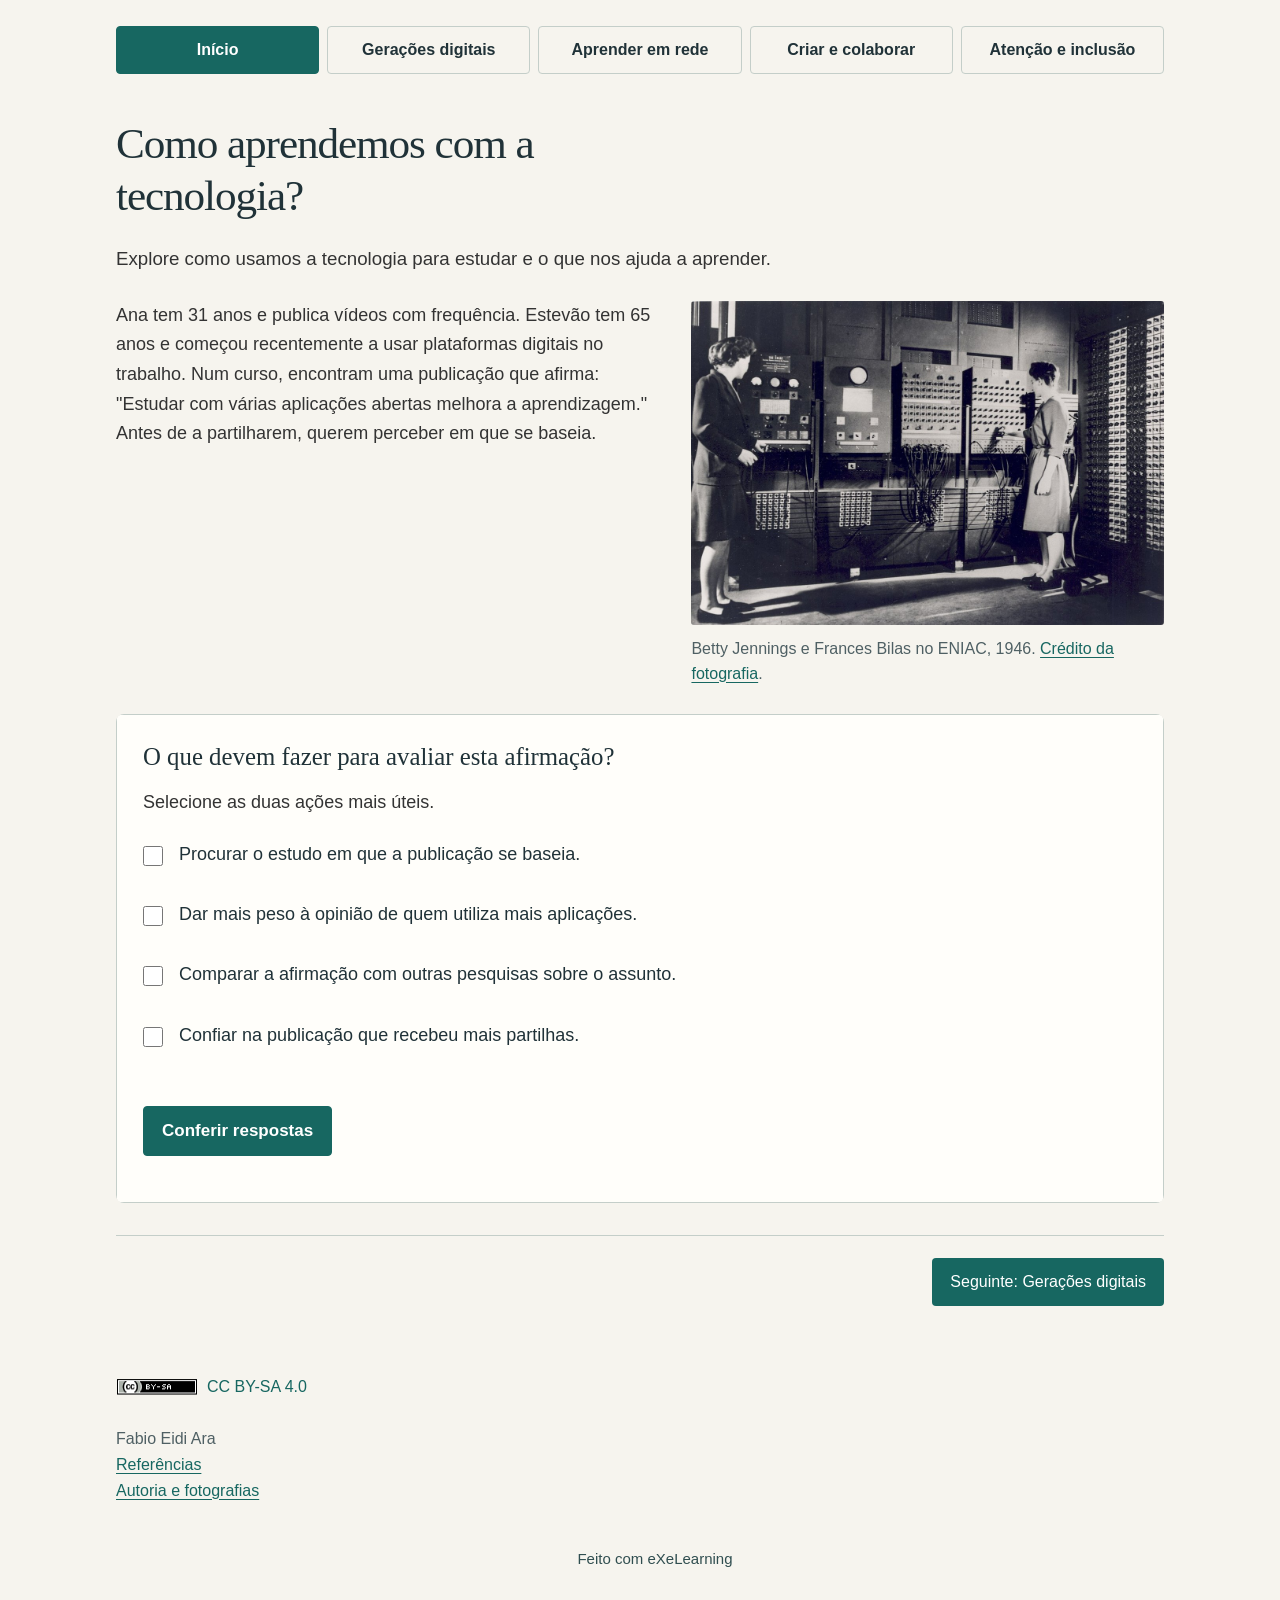
==== commit 7c5834ea: "Publica revisão pedagógica e visual do recurso em cinco etapas" ====
--- a/website/index.html
+++ b/website/index.html
@@ -5,222 +5,317 @@
 <meta name="generator" content="eXeLearning v4.0.5">
 <meta name="viewport" content="width=device-width, initial-scale=1">
 <link rel="license" type="text/html" href="https://creativecommons.org/licenses/by-sa/4.0/">
-<title>Não basta estar ligado</title>
+<title>Como aprendemos com a tecnologia?</title>
 <link rel="icon" type="image/x-icon" href="libs/favicon.ico">
-<meta name="description" content="Microexperiência sobre nativos e imigrantes digitais, conectivismo e seis práticas educativas. ELFD 2026/2027, METD, IE, Universidade de Lisboa.">
+<meta name="description" content="Recurso sobre nativos e imigrantes digitais, conectivismo e seis práticas educativas. ELFD 2026/2027, METD, IE, Universidade de Lisboa.">
 <script>document.querySelector("html").classList.add("js");</script><script src="libs/jquery/jquery.min.js"> </script><script src="libs/common_i18n.js"> </script><script src="libs/common.js"> </script><script src="libs/exe_export.js"> </script><script src="libs/bootstrap/bootstrap.bundle.min.js"> </script><link rel="stylesheet" href="libs/bootstrap/bootstrap.min.css">
 <script src="idevices/text/text.js"></script><link rel="stylesheet" href="idevices/text/text.css">
 <script src="idevices/form/form.js"></script><link rel="stylesheet" href="idevices/form/form.css">
 <link rel="stylesheet" href="content/css/base.css"><script src="theme/style.js"> </script><link rel="stylesheet" href="theme/style.css">
-<style id="red-editorial">/* Identidade editorial do RED. Componentes e navegação continuam no eXeLearning. */
-:root{--paper:#f4f1e9;--ink:#1e3035;--muted:#526066;--line:#c4cbc6;--accent:#a83e25;--teal:#176761;--light:#fffefa;--wash:#e7ece6}
+<style id="red-editorial">
+/* Estilo editorial sobre a estrutura e os componentes do eXeLearning. */
+:root{--paper:#f6f4ee;--ink:#203238;--muted:#4f6064;--line:#c4cec9;--accent:#a83e25;--teal:#176761;--light:#fffefa;--wash:#e8efea}
 html{scroll-behavior:smooth}
-body.exe-export{background:var(--paper)!important;color:var(--ink)!important;font-family:Arial,Helvetica,sans-serif!important;font-size:17px;line-height:1.65;margin:0}
-body.exe-export .exe-content{display:block!important;max-width:1160px!important;margin:0 auto!important;padding:0 42px!important;background:transparent!important;box-shadow:none!important;min-height:100vh}
-body.exe-export #siteNav{position:static!important;float:none!important;width:auto!important;max-width:none!important;min-width:0!important;margin:0!important;padding:28px 0 20px!important;background:transparent!important;border:0!important;display:block!important;transform:none!important;box-shadow:none!important}
+body.exe-export{background:var(--paper)!important;color:var(--ink)!important;font-family:Arial,Helvetica,sans-serif!important;font-size:18px;line-height:1.65;margin:0}
+body.exe-export .exe-content{display:block!important;max-width:1120px!important;margin:0 auto!important;padding:0 36px!important;background:transparent!important;box-shadow:none!important;min-height:100vh}
 body.exe-export #sidebar-nav,body.exe-export #sidebar-nav.fixed{position:static!important;inset:auto!important;width:100%!important;max-width:none!important;height:auto!important;float:none!important;display:block!important;transform:none!important}
-body.exe-export #siteNav:before{content:'ELFD / LABORATÓRIO DE APRENDIZAGEM';display:block;letter-spacing:.16em;font-size:11px;font-weight:bold;margin-bottom:20px;color:var(--muted)}
-body.exe-export #siteNav ul{display:flex!important;gap:8px!important;padding:0!important;margin:0!important;list-style:none!important;counter-reset:steps}
-body.exe-export #siteNav li{flex:1!important;margin:0!important;padding:0!important;border:0!important;list-style:none!important;counter-increment:steps;background:none!important}
-body.exe-export #siteNav a{display:block!important;padding:12px 9px!important;border:1px solid var(--line)!important;background:transparent!important;color:var(--ink)!important;text-decoration:none!important;font-size:13px!important;font-weight:600;line-height:1.3;border-radius:0!important;height:100%;box-sizing:border-box}
-body.exe-export #siteNav a:before{content:'0' counter(steps);display:block;font-size:11px;letter-spacing:.08em;margin-bottom:6px;color:var(--muted)}
-body.exe-export #siteNav a.active{background:var(--ink)!important;color:white!important;border-color:var(--ink)!important}
-body.exe-export #siteNav a.active:before{color:#b9cdc8}
+body.exe-export #siteNav{position:static!important;float:none!important;width:auto!important;max-width:none!important;min-width:0!important;margin:0!important;padding:26px 0!important;background:transparent!important;border:0!important;display:block!important;transform:none!important;box-shadow:none!important}
+body.exe-export #siteNav:before,body.exe-export #siteNav a:before{display:none!important}
+body.exe-export #siteNav ul{display:flex!important;gap:8px!important;padding:0!important;margin:0!important;list-style:none!important}
+body.exe-export #siteNav li{flex:1!important;margin:0!important;padding:0!important;border:0!important;list-style:none!important;background:none!important}
+body.exe-export #siteNav a{display:flex!important;align-items:center;justify-content:center;min-height:48px;padding:12px 10px!important;border:1px solid var(--line)!important;background:transparent!important;color:var(--ink)!important;text-decoration:none!important;font-size:16px!important;font-weight:600;line-height:1.35;border-radius:4px!important;height:100%;box-sizing:border-box;box-shadow:none!important;text-align:center}
+body.exe-export #siteNav a.active{background:var(--teal)!important;color:white!important;border-color:var(--teal)!important}
 body.exe-export #siteNav a:hover{border-color:var(--teal)!important}
 body.exe-export #siteNavToggler,body.exe-export .main-header,body.exe-export .box-head,body.exe-export #header,body.exe-export .page-navigation{display:none!important}
-body.exe-export main.page{width:100%!important;max-width:none!important;margin:0!important;padding:28px 0 0!important;background:transparent!important;border:0!important}
+body.exe-export main.page{width:100%!important;max-width:none!important;margin:0!important;padding:18px 0 0!important;background:transparent!important;border:0!important}
 body.exe-export .page-content{padding:0!important;margin:0!important}
 body.exe-export article.box{background:transparent!important;border:0!important;box-shadow:none!important;margin:0 0 28px!important;padding:0!important;border-radius:0!important}
 body.exe-export .box-content{padding:0!important;margin:0!important;border:0!important;background:transparent!important;display:block!important}
 body.exe-export .exe-text-template,body.exe-export .textIdeviceContent,body.exe-export .exe-text-activity{margin:0!important;padding:0!important}
-.red h1{font-family:Georgia,'Times New Roman',serif;font-weight:400;font-size:clamp(2.4rem,5.4vw,4.3rem);line-height:1.07;letter-spacing:-.045em;margin:12px 0 28px;color:var(--ink)}
-.red .display-title{font-size:clamp(3rem,6.8vw,5.4rem);margin-top:15px}
-.red h1 em{color:var(--accent);font-weight:400}
-.red h2{font-family:Georgia,'Times New Roman',serif;font-size:1.7rem;line-height:1.2;font-weight:400;color:var(--ink);margin:10px 0 16px;letter-spacing:-.015em}
-.red h3{font-size:1.2rem;line-height:1.4;margin:10px 0;color:var(--ink)}
-.red p{margin:0 0 18px;max-width:80ch}
-.red .eyebrow{font-size:11px;text-transform:uppercase;font-weight:700;letter-spacing:.15em;color:var(--teal);margin:0 0 15px;line-height:1.7}
-.red .lead{font-size:1.22rem;line-height:1.5;max-width:62ch}
-.red .route-note{font-size:12px;line-height:1.65;color:var(--muted);margin-top:22px;max-width:39ch}
-.red .hero-grid{display:grid;grid-template-columns:1.1fr 1fr;gap:40px;align-items:center;margin-bottom:44px}
-.red figure{margin:0}
-.red .archive-figure{padding:0 0 15px;background:var(--wash);border-bottom:3px solid var(--teal)}
-.red .archive-figure img{display:block;width:100%;height:330px;object-fit:cover;filter:grayscale(100%)}
-.red figcaption{font-size:11px;line-height:1.6;color:#344a4d;padding:12px 18px 0}
+.red h1{font-family:Georgia,'Times New Roman',serif;font-size:clamp(2rem,3.6vw,2.7rem);font-weight:400;line-height:1.2;letter-spacing:-.025em;margin:0 0 22px;color:var(--ink);max-width:28ch}
+.red h2,.exe-export .FormViewContainer h2{font-family:Georgia,'Times New Roman',serif;font-size:1.55rem;line-height:1.3;font-weight:400;color:var(--ink);margin:30px 0 14px}
+.red h3,.exe-export .form-feedback-message h3{font-size:1.12rem;line-height:1.4;margin:0 0 10px;color:var(--ink);font-weight:700}
+.red p,.exe-export .form-feedback-message p{margin:0 0 18px;max-width:72ch}
+.red .lead{font-size:1.17rem;line-height:1.55;max-width:65ch;margin-bottom:28px}
 .red a,.exe-export #siteFooter a{color:var(--teal);text-decoration:underline;text-underline-offset:3px;overflow-wrap:anywhere}
 .red a:hover{color:var(--accent)}
-.red .small-note,.red .source-note{font-size:13px;line-height:1.55;color:var(--muted)}
-.red .source-note{border-top:1px solid var(--line);padding-top:16px;margin-top:25px}
-.red .case-strip{border-top:1px solid var(--ink);padding:24px 0 3px}
-.red .case-strip p:last-child{margin-bottom:0}
-.red .tag{display:inline-block;background:var(--wash);color:#214b47;font-size:11px;padding:5px 9px;text-transform:uppercase;letter-spacing:.06em;font-weight:bold}
-.red .concept-pair{display:grid;grid-template-columns:1fr 1fr;gap:30px;margin:30px 0}
-.red .concept-pair section{border-top:3px solid var(--teal);padding-top:18px}
-.red .margin-note{border-left:3px solid var(--accent);padding:16px 22px;background:#ece6da;margin:24px 0}
-.red .interaction{background:var(--light);border:1px solid var(--line);padding:30px;margin:30px 0}
-.red .interaction-heading{display:flex;justify-content:space-between;gap:20px;align-items:flex-start}
-.red .interaction-heading .tag{flex-shrink:0}
-.red .classification-item{padding:20px 0;border-top:1px solid var(--line)}
-.red label{display:block;font-weight:600;line-height:1.55;margin-bottom:12px;max-width:78ch}
-.red select{display:block;width:100%;max-width:620px;padding:13px 38px 13px 12px;border:1px solid #71817e;border-radius:3px;font:inherit;font-size:15px;background:white;color:var(--ink);min-height:48px;margin:0 0 12px}
-.red button,.exe-export .btn,.exe-export input[type=button],.exe-export .feedbacktooglebutton{font:inherit!important;font-size:15px!important;font-weight:600!important;background:var(--teal)!important;color:#fff!important;border:1px solid var(--teal)!important;border-radius:3px!important;padding:12px 19px!important;min-height:46px;cursor:pointer;line-height:1.35!important;box-shadow:none!important;white-space:normal!important}
+.red .hero-grid{display:grid;grid-template-columns:1.15fr 1fr;gap:32px;align-items:start;margin:0}
+.red figure{margin:0}
+.red .archive-figure img{display:block;width:100%;height:auto;border-radius:3px}
+.red figcaption{font-size:16px;line-height:1.55;color:var(--muted);padding:12px 0 0}
+.red .concept-pair{display:grid;grid-template-columns:1fr 1fr;gap:30px;margin:28px 0}
+.red .concept-pair section{border-top:2px solid var(--teal)}
+.red .concept-pair h2{margin-top:16px}
+.red .interaction,.exe-export .exe-form-container{background:var(--light);border:1px solid var(--line);border-radius:4px;padding:26px;margin:30px 0}
+.exe-export .exe-form-container{margin:0!important}
+.red .interaction>h2:first-child,.red.interaction>h2:first-child,.exe-export .FormViewContainer h2:first-child{margin-top:0}
+.red .classification-item{padding:22px 0 4px;border-top:1px solid var(--line)}
+.red label{display:block;font-weight:600;line-height:1.55;margin-bottom:12px;max-width:72ch}
+.red select{display:block;width:100%;max-width:620px;padding:12px;border:1px solid #71817e;border-radius:4px;font:inherit;background:white;color:var(--ink);min-height:48px;margin:0 0 12px}
+.red button,.exe-export .btn,.exe-export input[type=button],.exe-export .feedbacktooglebutton{font:inherit!important;font-size:17px!important;font-weight:600!important;background:var(--teal)!important;color:#fff!important;border:1px solid var(--teal)!important;border-radius:4px!important;padding:12px 18px!important;min-height:48px;cursor:pointer;line-height:1.4!important;box-shadow:none!important;white-space:normal!important;max-width:100%}
 .red button:hover,.exe-export input[type=button]:hover{background:#114d49!important}
-.red .feedback,.exe-export .form-feedback-message,.exe-export .feedback.js-feedback{border:0!important;border-left:3px solid var(--teal)!important;background:var(--wash)!important;color:var(--ink)!important;padding:18px 20px!important;font-size:15px;line-height:1.65;margin:16px 0!important;border-radius:0!important}
-.red .feedback p:last-child{margin-bottom:0}
+.red .feedback,.exe-export .form-feedback-message,.exe-export .feedback.js-feedback{border:0!important;border-left:3px solid var(--teal)!important;background:var(--wash)!important;color:var(--ink)!important;padding:18px 20px!important;font-size:17px;line-height:1.65;margin:18px 0!important;border-radius:0!important}
+.red .feedback p:last-child,.exe-export .form-feedback-message p:last-child{margin-bottom:0}
 [hidden]{display:none!important}
-.red .network{position:relative;height:380px;margin:30px 0 10px}
-.red .network svg{position:absolute;width:100%;height:100%;inset:0;overflow:visible}
-.red .network path{fill:none;stroke:#b7c5be;stroke-width:1.5;stroke-dasharray:5 5}
-.red .network path.selected{stroke:var(--teal);stroke-width:3;stroke-dasharray:none}
-.red .node{position:absolute!important;transform:translate(-50%,-50%);text-align:center;border-radius:3px!important;line-height:1.3!important;width:170px;min-height:77px!important;padding:12px 6px!important;border:1px solid #839892!important;color:var(--ink)!important;background:var(--light)!important;font-size:12px!important}
-.red .node strong,.red .node span,.red .node small{display:block}
-.red .node strong{font-size:15px;margin:4px 0}
-.red .node span{font-size:11px}
-.red .node small{font-size:10px;text-transform:uppercase;letter-spacing:.04em;font-weight:400}
-.red .node[aria-pressed=true]{background:var(--teal)!important;color:white!important;border-color:var(--teal)!important}
-.red .node[aria-pressed=true]:after{content:'Ligada';display:block;font-size:10px;margin-top:3px}
-.red .node:hover{background:var(--wash)!important;color:var(--ink)!important}
-.red .node.student{left:50%;top:48.5%;background:var(--ink)!important;color:white!important;border:0!important;width:190px}
-.red .node.professor{left:17.5%;top:19%}
-.red .node.colegas{left:82.5%;top:19%}
-.red .node.artigo{left:14.2%;top:72%}
-.red .node.comunidade{left:50%;top:87%}
-.red .node.base{left:85.8%;top:72%}
-.red .node-insight{min-height:95px;background:#eef1ec;border-left:2px solid var(--teal);padding:17px;font-size:14px;margin-top:25px}
-.red .decision-tools{display:flex;justify-content:space-between;gap:15px;align-items:center;margin-top:15px}
-.red .decision-tools p{margin:0;font-size:13px;color:var(--muted)}
-.red .update-panel{border-top:2px solid var(--accent);padding-top:23px;margin-top:25px}
-.red .update-panel button{margin-top:6px}
-.red .practice{display:grid;grid-template-columns:58px 1fr;gap:22px;border-top:1px solid var(--line);padding:25px 0 15px}
-.red .practice-number{font-family:Georgia,serif;font-size:34px;color:var(--accent);line-height:1.3}
-.red .practice p{font-size:16px;line-height:1.65;margin-bottom:12px}
+.red .network{position:relative;height:360px;margin:22px 0 8px}
+.red .network svg{position:absolute;width:100%;height:100%;inset:0;overflow:visible;pointer-events:none}
+.red .network path{fill:none;stroke:#c4cec9;stroke-width:1.5}
+.red .network path.selected{stroke:var(--teal);stroke-width:2}
+.red .node{position:absolute!important;transform:translate(-50%,-50%);text-align:center;border-radius:4px!important;line-height:1.35!important;width:190px;min-height:76px!important;padding:12px 10px!important;border:1px solid #7c9590!important;color:var(--ink)!important;background:var(--light)!important;font-size:17px!important;box-sizing:border-box}
+.red .node span{display:block}
+.red .node .selection-mark{font-size:15px;font-weight:400}
+.red .node[aria-pressed=true]{background:var(--teal)!important;color:white!important;border-color:var(--teal)!important;box-shadow:0 0 0 2px var(--teal)!important}
+.red .node:hover{border-color:var(--ink)!important}
+.red .node.student{left:50%;top:48.5%;background:var(--ink)!important;color:white!important;border:0!important;width:220px;font-weight:600}
+.red .node.student span{font-size:15px;font-weight:400;margin-top:6px}
+.red .node.professor{left:17.2%;top:18%}
+.red .node.colegas{left:82.8%;top:18%}
+.red .node.artigo{left:17.2%;top:73.5%}
+.red .node.base{left:82.8%;top:73.5%}
+.red .node.comunidade{left:50%;top:87.5%}
+.red .selection-count{font-size:17px;margin:10px 0}
+.red .limit-message{font-size:17px;color:#87351e;margin:0 0 16px}
+.red .limit-message:empty{display:none}
+.red .source-explanations section{border-top:1px solid var(--line);padding:22px 0 4px}
+.red .source-explanations{margin-bottom:16px}
+.red .practice{border-top:1px solid var(--line);padding:22px 0 4px}
 .red .practice h2{margin-top:0}
-.red .evidence{padding:10px 14px;background:var(--wash);border-left:2px solid var(--teal)}
-.exe-export .exe-form-container{background:var(--light);padding:24px 30px;border:1px solid var(--line)}
+.red .final-case{border-top:1px solid var(--line);padding-top:2px;margin-top:22px}
 .exe-export .FRMP-PREVIEW{margin:0!important;padding:0!important;list-style:none!important}
 .exe-export .FormView_question{border:0!important;margin:0!important;padding:0!important;background:transparent!important;list-style:none!important}
 .exe-export .FormViewContainer{padding:0!important;background:transparent!important}
 .exe-export .FormView_question [id^=questionTopBar],.exe-export .form-question-separator,.exe-export .form-results-container,.exe-export .FRMP-GameScoreBoard,.exe-export .FRMP-GetScore{display:none!important}
 .exe-export .FormView_question[draggable]{cursor:auto!important}
-.exe-export .FormViewContainer_selection>div{margin-bottom:10px}
-.exe-export .FormViewContainer_selection label{font-size:16px!important;font-weight:400;line-height:1.6!important;cursor:pointer;color:var(--ink)!important}
-.exe-export .button-response-form{display:flex!important;align-items:flex-start!important;gap:12px!important;padding:8px 0!important;min-height:44px}
-.exe-export .button-response-form input[type=checkbox],.exe-export .button-response-form input[type=radio]{margin:4px 0 0!important}
+.exe-export .FormViewContainer_selection>div{margin-bottom:8px}
+.exe-export .FormViewContainer_selection label{font-size:18px!important;font-weight:400;line-height:1.55!important;cursor:pointer;color:var(--ink)!important}
+.exe-export .button-response-form{display:flex!important;align-items:flex-start!important;gap:12px!important;padding:9px 0!important;min-height:44px}
+.exe-export .button-response-form input[type=checkbox],.exe-export .button-response-form input[type=radio]{margin:5px 0 0!important}
 .exe-export .button-response-form label{display:block!important;flex:1;margin:0!important}
-.exe-export input[type=checkbox],.exe-export input[type=radio]{width:19px!important;height:19px!important;accent-color:var(--teal);vertical-align:middle;margin-right:10px!important;flex-shrink:0}
+.exe-export input[type=checkbox],.exe-export input[type=radio]{width:20px!important;height:20px!important;accent-color:var(--teal);vertical-align:middle;flex-shrink:0}
 .exe-export .form-buttons-container{margin-top:20px;display:flex;gap:12px;flex-wrap:wrap}
-.exe-export .form-feedback-message p{margin-bottom:10px}
 .exe-export .form-feedback-message:before{display:none!important}
-.exe-export .nav-buttons{position:static!important;display:flex!important;justify-content:space-between!important;gap:18px!important;margin:36px 0 24px!important;padding:20px 0 0!important;border-top:1px solid var(--line)!important;width:auto!important}
-.exe-export .nav-buttons .nav-button{position:static!important;display:inline-flex!important;float:none!important;width:auto!important;height:auto!important;min-height:46px!important;min-width:110px!important;align-items:center;justify-content:center;padding:12px 18px!important;background:var(--ink)!important;color:white!important;border-radius:3px!important;font-size:14px!important;line-height:1.3!important;text-decoration:none!important}
+.exe-export .form-feedback-message h3{margin:20px 0 10px!important}
+.exe-export .form-feedback-message p{margin:0 0 18px!important}
+.exe-export .feedback-button{margin:0 0 20px}
+.exe-export .nav-buttons{position:static!important;display:flex!important;justify-content:space-between!important;gap:16px!important;margin:32px 0 24px!important;padding:22px 0 0!important;border-top:1px solid var(--line)!important;width:auto!important}
+.exe-export .nav-buttons .nav-button{position:static!important;display:inline-flex!important;float:none!important;width:auto!important;height:auto!important;min-height:48px!important;min-width:0!important;align-items:center;justify-content:center;padding:12px 18px!important;background:var(--teal)!important;color:white!important;border-radius:4px!important;font-size:16px!important;line-height:1.4!important;text-decoration:none!important}
 .exe-export .nav-buttons .nav-button span{position:static!important;clip:auto!important;width:auto!important;height:auto!important;overflow:visible!important;text-indent:0!important;background:none!important;color:white!important;display:inline!important}
 .exe-export .nav-buttons .nav-button[aria-hidden=true]{visibility:hidden!important}
 .exe-export .nav-button:before,.exe-export .nav-button:after{display:none!important}
-.exe-export #siteFooter{position:static!important;background:transparent!important;color:var(--muted)!important;font-size:12px;margin:0!important;padding:15px 0 25px!important;border:0!important;width:auto!important}
+.exe-export #siteFooter{position:static!important;background:transparent!important;color:var(--muted)!important;font-size:16px;line-height:1.6;margin:0!important;padding:12px 0 22px!important;border:0!important;width:auto!important}
 .exe-export #siteFooterContent,.exe-export #siteUserFooter{margin:0!important;padding:0!important}
-.exe-export #made-with-eXe{position:static!important;font-size:11px;text-align:center;background:transparent!important;margin:0!important;padding:0 15px 25px!important}
+.exe-export #siteFooter .license,.exe-export #siteFooter .license a{font-size:16px!important}
+.exe-export #made-with-eXe{position:static!important;font-size:15px;text-align:center;background:transparent!important;margin:0!important;padding:0 15px 25px!important}
 .exe-export #made-with-eXe a{background:none!important;color:var(--muted)!important;padding:0!important;display:inline!important}
 .exe-export #made-with-eXe a:before{display:none!important}
-.red details{border-top:1px solid var(--line);padding:17px 0;font-size:14px}
-.red summary{cursor:pointer;font-size:15px;color:var(--teal);font-weight:bold;padding:4px 0;min-height:35px;line-height:1.7}
-.red details[open] summary{margin-bottom:18px}
-.red .references p{margin-bottom:18px;font-size:14px;line-height:1.65;overflow-wrap:anywhere}
-.red .closing{font-family:Georgia,serif;font-size:1.65rem;margin:30px 0;max-width:60ch}
-.red .archive-inline{display:grid;grid-template-columns:190px 1fr;gap:22px;align-items:center;margin:24px 0}
-.red .archive-inline img{width:100%;height:125px;object-fit:cover;filter:grayscale(100%)}
+.exe-export #made-with-eXe a,.exe-export #made-with-eXe span{font-size:15px!important;box-shadow:none!important}
+.red .references,.red .credits{border-top:1px solid var(--line);margin-top:30px;padding-top:4px;scroll-margin-top:20px}
+.red .references p,.red .credits p{font-size:16px;line-height:1.65;margin-bottom:18px}
 body.exe-export :focus-visible{outline:3px solid var(--accent)!important;outline-offset:4px!important;box-shadow:0 0 0 7px var(--paper)!important}
 body.exe-export #skipNav{position:absolute;left:-10000px;top:0}
 body.exe-export #skipNav:focus{position:fixed!important;left:12px!important;top:10px!important;z-index:10000;background:white;padding:12px;clip:auto!important;width:auto!important;height:auto!important}
-@media(max-width:700px){body.exe-export .exe-content{padding:0 20px!important}.exe-export main.page{padding-top:20px!important}body.exe-export #siteNav{padding-top:22px!important}body.exe-export #siteNav ul{gap:4px!important}body.exe-export #siteNav a{font-size:10px!important;padding:9px 5px!important}body.exe-export #siteNav a:before{font-size:11px;margin-bottom:6px}.red .hero-grid{grid-template-columns:1fr;gap:22px;margin-bottom:30px}.red .archive-figure{transform:none}.red .archive-figure img{height:250px}.red h1{font-size:2.7rem}.red .display-title{font-size:3.7rem}.red .concept-pair{grid-template-columns:1fr;gap:12px}.red .interaction{padding:22px 17px}.red .interaction-heading{display:block}.red .interaction-heading .tag{margin-bottom:15px}.red .network{height:auto;display:grid;grid-template-columns:1fr 1fr;gap:10px;margin:22px 0}.red .network svg{display:none}.red .node{position:static!important;transform:none;width:100%!important;min-height:90px!important}.red .node.student{grid-column:1/-1}.red .node.comunidade{grid-column:1/-1;order:6}.red .node-insight{min-height:0;margin-top:20px}.red .decision-tools{display:block}.red .decision-tools button{width:100%;margin-top:12px}.red .practice{grid-template-columns:35px 1fr;gap:12px}.red .practice-number{font-size:27px}.red .practice p{font-size:15px}.red .practice h2{font-size:1.5rem}.exe-export .exe-form-container{padding:20px 18px}.red .archive-inline{grid-template-columns:1fr}.red .archive-inline img{height:180px}.red .lead{font-size:1.12rem}.red .margin-note{padding:14px 17px}.exe-export .nav-buttons .nav-button{min-width:100px!important}}
+#made-with-eXe,#made-with-eXe a,#made-with-eXe span{color:#304e50!important;opacity:1!important}
+@media(max-width:760px){
+ body.exe-export .exe-content{padding:0 20px!important}
+ body.exe-export #siteNav ul{flex-wrap:wrap!important}
+ body.exe-export #siteNav li{flex:1 1 28%!important}
+ body.exe-export #siteNav a{font-size:16px!important;padding:10px 7px!important}
+ body.exe-export #siteNav{padding:20px 0!important}
+ body.exe-export main.page{padding-top:12px!important}
+ .red .hero-grid,.red .concept-pair{grid-template-columns:1fr;gap:18px}
+ .red .hero-grid{max-width:72ch}
+ .red .archive-figure{max-width:480px}
+ .red .interaction,.exe-export .exe-form-container{padding:22px 18px}
+ .red .network{height:auto;display:grid;grid-template-columns:1fr 1fr;gap:14px;margin:22px 0}
+ .red .network svg{display:none}
+ .red .node{position:static!important;transform:none;width:100%!important;min-height:90px!important;font-size:16px!important;padding:12px 8px!important}
+ .red .node.student{grid-column:1/-1;min-height:75px!important}
+ .red .node.comunidade{grid-column:1/-1}
+ .exe-export .nav-buttons .nav-button{font-size:16px!important;padding:12px!important;flex:1;max-width:50%;overflow-wrap:anywhere}
+ .red select{font-size:17px}
+}
+@media(max-width:360px){body.exe-export .exe-content{padding:0 14px!important}.red .interaction,.exe-export .exe-form-container{padding:20px 14px}.red .network{grid-template-columns:1fr}.red .node.student,.red .node.comunidade{grid-column:auto}}
 @media(prefers-reduced-motion:reduce){html{scroll-behavior:auto}*,*:before,*:after{animation:none!important;transition:none!important}}
-@media print{#siteNav,.nav-buttons,#made-with-eXe,button,input[type=button],select{display:none!important}.exe-content{padding:0!important}.red h1{font-size:30pt}.red .hero-grid{display:block}.red .archive-figure{max-width:380px;transform:none}details>*{display:block}article.box{break-inside:avoid}.red .practice{break-inside:avoid}}
-#made-with-eXe, #made-with-eXe a, #made-with-eXe span {color:#304e50!important;opacity:1!important}
-</style><script>/* Extensões didáticas locais: classificação e revisão de uma rede. Sem serviços externos. */
+@media print{#siteNav,.nav-buttons,#made-with-eXe,button,input[type=button],select{display:none!important}.exe-content{padding:0!important}.red h1{font-size:26pt}.red .hero-grid{display:block}.red .archive-figure{max-width:360px}}
+
+</style>
+<script>
+/* Complementos dos iDevices nativos. As escolhas ficam apenas nesta sessão do navegador. */
 (() => {
   'use strict';
-  const get = key => {try{return JSON.parse(sessionStorage.getItem('red-'+key));}catch{return null;}};
-  const put = (key,value) => {try{sessionStorage.setItem('red-'+key,JSON.stringify(value));}catch{/* A experiência funciona também sem armazenamento. */}};
-  const show = (id,html) => {const target=document.getElementById(id);if(target){target.hidden=false;target.innerHTML=html;}};
-  function init(){
-    document.documentElement.lang='pt-BR';
-    const skip=document.getElementById('skipNav');if(skip)skip.textContent='Ir para o conteúdo';
-    const nav=document.getElementById('siteNav');
-    const restoreNav=()=>{if(nav?.inert)nav.inert=false;};
-    if(nav)new MutationObserver(restoreNav).observe(nav,{attributes:true,attributeFilter:['inert']});
-    window.addEventListener('load',restoreNav);restoreNav();
-    const active=document.querySelector('#siteNav a.active');
-    active?.setAttribute('aria-current','page');
-    document.querySelector('#siteNav')?.setAttribute('aria-label','As cinco etapas da experiência');
-    document.querySelector('.nav-button-left:not([aria-hidden])')?.setAttribute('aria-label','Etapa anterior');
-    document.querySelector('.nav-button-right:not([aria-hidden])')?.setAttribute('aria-label','Próxima etapa');
-    const classifications={
-      a:{correct:'proposta',text:'É uma proposta pedagógica de Prensky (2001): aproximar o ensino das experiências digitais, com jogos digitais. Uma proposta não demonstra eficácia para todos os estudantes; a adequação ao objetivo e o efeito na aprendizagem precisam de avaliação.'},
-      b:{correct:'hipotese',text:'É uma extrapolação que requer evidência. Prensky argumenta a favor de diferenças associadas à experiência, mas reconhece não ter observado diretamente os cérebros dos nativos para confirmar diferenças físicas. Isso não estabelece dois tipos de cérebro nem prova a superioridade da multitarefa. A frase transforma uma inferência em certeza e generaliza para toda uma geração.'},
-      c:{correct:'critica',text:'É a conclusão crítica de Kirschner e De Bruyckere (2017). A investigação revista pelos autores não sustenta uma geração homogênea de especialistas digitais ou de multitarefadores eficazes. Isso não significa que nenhum jovem tenha competências: significa que é preciso observá-las, sem as deduzir da idade.'}
+  const get = key => { try { return JSON.parse(sessionStorage.getItem('red-revisao2-' + key)); } catch { return null; } };
+  const put = (key, value) => { try { sessionStorage.setItem('red-revisao2-' + key, JSON.stringify(value)); } catch {} };
+  function init() {
+    document.documentElement.lang = 'pt-PT';
+    const skip = document.getElementById('skipNav');
+    if (skip) skip.textContent = 'Ir para o conteúdo';
+    const nav = document.getElementById('siteNav');
+    const restoreNav = () => { if (nav?.inert) nav.inert = false; };
+    if (nav) new MutationObserver(restoreNav).observe(nav, {attributes:true, attributeFilter:['inert']});
+    window.addEventListener('load', restoreNav);
+    restoreNav();
+    nav?.setAttribute('aria-label', 'Páginas do recurso');
+    document.querySelector('#siteNav a.active')?.setAttribute('aria-current', 'page');
+    const links = [...document.querySelectorAll('#siteNav a')];
+    for (const [selector, prefix] of [['.nav-button-left', 'Anterior: '], ['.nav-button-right', 'Seguinte: ']]) {
+      document.querySelectorAll(selector + ':not([aria-hidden="true"])').forEach(button => {
+        const target = links.find(link => link.href === button.href);
+        if (target) { button.textContent = prefix + target.textContent.trim(); button.setAttribute('aria-label', button.textContent); }
+      });
+    }
+    const finalPage = links.at(-1);
+    document.querySelectorAll('#siteFooter a[href="https://creativecommons.org/licenses/by-sa/4.0/"]').forEach(link => {
+      link.textContent = 'CC BY-SA 4.0';
+    });
+    if (finalPage) document.querySelectorAll('[data-final-anchor]').forEach(link => {
+      const target = new URL(finalPage.href);
+      target.hash = link.dataset.finalAnchor;
+      link.href = target.href;
+    });
+    const classifications = {
+      a: {correct:'proposta', text:'É uma sugestão para o ensino. Prensky propôs usar jogos digitais para trabalhar os conteúdos das aulas. Ao escolher um jogo, o professor precisa de verificar se as tarefas ajudam os estudantes a compreender esse conteúdo.'},
+      b: {correct:'hipotese', text:'É uma hipótese a investigar: sugere uma influência possível da experiência. Para a estudar, é necessário definir que experiências se comparam e observar como as pessoas aprendem. O argumento de Prensky sobre plasticidade cerebral não demonstrou as diferenças físicas que sugeria entre grupos.'},
+      c: {correct:'critica', text:'É uma crítica à divisão por gerações. Kirschner e De Bruyckere questionaram a ideia de uma geração com capacidades digitais uniformes. Observar as tarefas que cada pessoa realiza permite conhecer diferenças que a idade não esclarece.'}
     };
-    document.querySelectorAll('[data-classify]').forEach(select=>{
-      const update=()=>{if(!select.value){document.getElementById('feedback-'+select.dataset.classify).hidden=true;return;}const item=classifications[select.dataset.classify];show('feedback-'+select.dataset.classify,`<strong>${select.value===item.correct?'Classificação fundamentada.':'Reveja o nível da afirmação.'}</strong> ${item.text}`);put('class-'+select.dataset.classify,select.value);};
-      const saved=get('class-'+select.dataset.classify);if(saved){select.value=saved;update();}select.addEventListener('change',update);
+    document.querySelectorAll('[data-classify]').forEach(select => {
+      const item = classifications[select.dataset.classify];
+      const feedback = document.getElementById('feedback-' + select.dataset.classify);
+      const update = () => {
+        feedback.hidden = !select.value;
+        feedback.textContent = select.value ? (select.value === item.correct ? '' : 'Considere o que a frase faz: recomenda uma ação, propõe uma relação a estudar ou questiona uma generalização. ') + item.text : '';
+        put('class-' + select.dataset.classify, select.value);
+      };
+      const saved = get('class-' + select.dataset.classify);
+      if ([...select.options].some(option => option.value === saved)) select.value = saved;
+      update();
+      select.addEventListener('change', update);
     });
-    if(document.querySelector('.network')){
-      const notes={professor:'Professor: ajuda a definir a pergunta e os critérios de comparação. Limite: a sua autoridade não substitui evidência e pode deixar de fora experiências de estudantes.',colegas:'Colegas: revelam dificuldades e interpretações diferentes. Limite: experiências próximas podem repetir a mesma opinião; é preciso procurar contrapontos.',artigo:'Artigo científico: permite examinar método e resultados de um estudo. Limite: a amostra, a data e o contexto delimitam o que se pode concluir. Publicação científica não dispensa leitura crítica.',comunidade:'Comunidade de prática: reúne experiências de aplicação e condições de acesso. Limite: relatos úteis para o contexto não provam, por si só, um efeito geral.',base:'Base de dados: permite localizar outros estudos e atualizar a pesquisa. Limite: indexação e data recente não garantem qualidade; é necessário examinar cada trabalho.'};
-      const selected=new Set(get('network')||[]);let examined=!!get('network-examined');
-      const sync=()=>{document.querySelectorAll('[data-node]').forEach(button=>{const on=selected.has(button.dataset.node);button.setAttribute('aria-pressed',String(on));document.querySelector(`[data-edge="${button.dataset.node}"]`)?.classList.toggle('selected',on);});document.getElementById('network-count').textContent=examined?`${selected.size} conexões nesta revisão`:`${selected.size} de 3 conexões selecionadas`;put('network',[...selected]);};
-      document.querySelectorAll('[data-node]').forEach(button=>button.addEventListener('click',()=>{const key=button.dataset.node;if(selected.has(key))selected.delete(key);else if(!examined&&selected.size>=3){show('node-insight','Para examinar a primeira decisão, mantenha três ligações. Desligue uma antes de escolher outra. '+notes[key]);return;}else selected.add(key);document.getElementById('node-insight').textContent=notes[key];document.getElementById('network-feedback').hidden=true;document.getElementById('revision-feedback').hidden=true;sync();}));
-      const reveal=()=>{document.getElementById('network-update').hidden=false;document.getElementById('network-phase').textContent='Revisão da decisão';};
-      document.getElementById('evaluate-network').addEventListener('click',()=>{
-        if(!examined&&selected.size!==3){show('network-feedback','Escolha três conexões para poder comparar as suas funções. O número limita esta primeira exploração; não é uma medida de qualidade.');return;}
-        if(selected.size===0){show('network-feedback','Estabeleça pelo menos uma conexão para examinar as suas possibilidades e os seus limites.');return;}
-        const human=['professor','colegas','comunidade'].some(k=>selected.has(k));const research=selected.has('artigo')||selected.has('base');
-        show('network-feedback',`<p><strong>${human&&research?'A rede combina investigação e perspectivas humanas.':human?'A rede reúne perspectivas humanas, mas falta confrontá-las com investigação.':'A rede permite procurar evidência, mas precisa de escutar o contexto de quem aprende.'}</strong> ${selected.has('base')?'A base permite atualizar a busca; cada resultado ainda precisa de avaliação.':'Uma nova busca pode revelar informação que as ligações atuais não trazem.'}</p><p>Esta escolha não prova que vídeos sejam melhores. É necessário comparar objetivos, métodos, limites e condições de acesso. Agora examine o que mudou.</p>`);
-        examined=true;put('network-examined',true);reveal();sync();
+    if (document.querySelector('.network')) {
+      const order = ['professor', 'colegas', 'artigo', 'base', 'comunidade'];
+      const saved = get('network');
+      const selected = new Set((Array.isArray(saved) ? saved : []).filter(key => order.includes(key)).slice(0, 3));
+      let compared = false;
+      const feedback = document.getElementById('network-feedback');
+      const limit = document.getElementById('network-limit');
+      const comparisons = {
+        'professor|colegas|artigo': [
+          'O professor ajuda a definir o que se pretende aprender, os colegas descrevem as suas experiências e o artigo permite examinar como uma investigação avaliou a aprendizagem. Compare o conteúdo estudado, as atividades realizadas e a forma de avaliar a compreensão.',
+          'A seguir, procure outra pesquisa sobre a mesma pergunta e verifique se os seus resultados se aplicam às condições descritas pelos colegas.'
+        ],
+        'professor|colegas|base': [
+          'O professor ajuda a formular a pergunta, os colegas identificam dificuldades concretas e a base de dados permite procurar pesquisas sobre essas dificuldades. Os relatos ajudam a escolher palavras e situações relevantes para a pesquisa.',
+          'Selecione um artigo encontrado na base. Leia o que foi comparado e como se avaliou a aprendizagem antes de decidir quando usar texto ou vídeo.'
+        ],
+        'professor|colegas|comunidade': [
+          'O professor relaciona os materiais com os objetivos, os colegas descrevem o estudo e a comunidade acrescenta experiências de outras aulas. Confronte as condições em que cada relato ocorreu: o conteúdo, a tarefa e a forma de acompanhar a compreensão.',
+          'Procure agora uma investigação sobre uma das situações relatadas. Compare os seus resultados com as observações do grupo.'
+        ],
+        'professor|artigo|base': [
+          'O professor ajuda a definir uma tarefa de aprendizagem, o artigo apresenta um estudo e a base permite encontrar pesquisas que o confirmem, completem ou questionem. Compare os métodos e os resultados dos trabalhos encontrados.',
+          'Converse também com estudantes sobre as suas condições de acesso e dificuldades. Use essa informação para planear uma atividade que permita observar o que compreenderam.'
+        ],
+        'professor|artigo|comunidade': [
+          'O professor ajuda a escolher o que avaliar, o artigo mostra como uma pesquisa o investigou e a comunidade apresenta experiências de aplicação. Compare a atividade do estudo com as tarefas descritas pelos profissionais.',
+          'Procure outras pesquisas e verifique as condições de acesso do grupo. Depois, experimente um material com uma tarefa de compreensão adequada ao objetivo.'
+        ],
+        'professor|base|comunidade': [
+          'O professor ajuda a formular o objetivo, a comunidade apresenta situações de ensino e a base permite localizar investigações relacionadas. Os relatos podem tornar a pergunta de pesquisa mais precisa.',
+          'Escolha uma investigação e leia quem participou e como se avaliou a aprendizagem. Confronte esses elementos com as condições das aulas relatadas.'
+        ],
+        'colegas|artigo|base': [
+          'Os colegas descrevem experiências, o artigo permite examinar uma investigação e a base ajuda a encontrar outros trabalhos. Compare as dificuldades relatadas com as tarefas e os participantes de cada estudo.',
+          'Peça ao professor que ajude a relacionar o que encontrou com o objetivo de aprendizagem. Definam uma tarefa comum para comparar a compreensão após o texto e o vídeo.'
+        ],
+        'colegas|artigo|comunidade': [
+          'Os colegas e a comunidade trazem experiências de contextos diferentes. O artigo permite confrontar esses relatos com uma investigação. Examine se estudavam conteúdos semelhantes e como acompanharam a aprendizagem.',
+          'Pesquise outros estudos sobre a pergunta que ficou em aberto. Registe a data, o contexto e os resultados que justificariam rever a escolha dos materiais.'
+        ],
+        'colegas|base|comunidade': [
+          'Os colegas e a comunidade ajudam a identificar dificuldades e possibilidades de uso. A base de dados permite procurar pesquisas sobre essas situações, em vez de decidir apenas pela frequência dos relatos.',
+          'Leia um estudo encontrado e examine como foi avaliada a compreensão. Discuta com o grupo se essa avaliação corresponde ao que pretende aprender.'
+        ],
+        'artigo|base|comunidade': [
+          'O artigo apresenta uma investigação, a base permite acompanhar outras pesquisas e a comunidade acrescenta experiências de aplicação. Compare os resultados publicados com as condições das atividades relatadas.',
+          'Escute os estudantes e peça orientação ao professor para definir uma tarefa de compreensão. Use-a para acompanhar o que aprendem com os materiais e rever a decisão.'
+        ]
+      };
+      const compare = () => {
+        feedback.hidden = false;
+        feedback.replaceChildren();
+        const paragraphs = selected.size === 3
+          ? comparisons[order.filter(key => selected.has(key)).join('|')]
+          : ['Escolha três fontes para comparar as suas contribuições.'];
+        for (const text of paragraphs) { const p = document.createElement('p'); p.textContent = text; feedback.append(p); }
+      };
+      const sync = () => {
+        document.querySelectorAll('[data-node]').forEach(button => {
+          const on = selected.has(button.dataset.node);
+          button.setAttribute('aria-pressed', String(on));
+          button.querySelector('.selection-mark').textContent = on ? '✓ Selecionada' : '';
+          document.querySelector('[data-edge="' + button.dataset.node + '"]')?.classList.toggle('selected', on);
+        });
+        document.querySelectorAll('[data-source-note]').forEach(note => { note.hidden = !selected.has(note.dataset.sourceNote); });
+        document.getElementById('network-count').textContent = selected.size + ' de 3 fontes escolhidas';
+        put('network', order.filter(key => selected.has(key)));
+        if (compared) compare();
+      };
+      document.querySelectorAll('[data-node]').forEach(button => button.addEventListener('click', () => {
+        const key = button.dataset.node;
+        if (selected.has(key)) selected.delete(key);
+        else if (selected.size === 3) {
+          limit.textContent = 'Já escolheu três fontes. Retire uma para acrescentar outra.';
+          return;
+        } else selected.add(key);
+        limit.textContent = '';
+        sync();
+      }));
+      document.getElementById('evaluate-network').addEventListener('click', () => { compared = true; compare(); });
+      sync();
+    }
+    function enhanceForms() {
+      document.querySelectorAll('.FormView_question').forEach((question, i) => {
+        question.removeAttribute('draggable');
+        question.removeAttribute('role');
+        question.removeAttribute('aria-labelledby');
+        const base = question.querySelector('.FormViewContainer');
+        const heading = base?.querySelector('h2, p');
+        if (heading) {
+          heading.id ||= 'pergunta-' + i;
+          base.setAttribute('role', 'group');
+          base.setAttribute('aria-labelledby', heading.id);
+        }
       });
-      document.getElementById('revise-network').addEventListener('click',()=>{
-        const reason=document.getElementById('network-reason').value;put('network-reason',reason);
-        if(!reason){show('revision-feedback','Escolha uma justificação para a sua revisão. Não basta alterar o desenho da rede.');return;}
-        if(reason!=='atualizar'){show('revision-feedback',reason==='popular'?'Uma fonte muito partilhada pode repetir um erro. Compare evidências e condições da turma antes de decidir.':'Uma data recente não basta. Examine a qualidade e a pertinência da revisão antes de a usar. Atualizar é avaliar, não substituir automaticamente.');return;}
-        if(!selected.has('base')||!['professor','colegas','comunidade'].some(k=>selected.has(k))){show('revision-feedback','A justificação é pertinente. Ajuste também as ligações: nesta simulação, a base permite atualizar a evidência; professor, colegas ou comunidade ajudam a confrontá-la com o contexto. Uma única fonte não cobre ambas as funções.');return;}
-        show('revision-feedback','<strong>A revisão está fundamentada.</strong> Você combinou atualização da evidência com uma perspectiva humana e recusou uma regra universal. Uma decisão possível é combinar leituras e vídeos conforme o objetivo, testar uma alternativa acessível e rever a escolha com o grupo. Isso concretiza uma ideia de Siemens: manter conexões e decidir perante informação nova. Não há garantia automática de aprendizagem por ter mais ligações.');
-      });
-      const savedReason=get('network-reason');if(savedReason)document.getElementById('network-reason').value=savedReason;
-      if(examined)reveal();sync();
+      document.querySelectorAll('.FormViewContainer_selection [title], .FormView_question .help-icon[title]').forEach(e => e.setAttribute('title', 'Seleção com várias respostas possíveis'));
+      document.querySelectorAll('.form-feedback-message, .feedback.js-feedback').forEach(f => { f.setAttribute('role', 'status'); f.setAttribute('aria-live', 'polite'); });
     }
-    // Complementa os formulários nativos com grupos nomeados e anúncios de feedback.
-    // Observa apenas esta página; não transmite escolhas a qualquer serviço.
-    function enhanceForms(){
-      document.querySelectorAll('.FormView_question').forEach((question,i)=>{
-        question.removeAttribute('draggable');question.removeAttribute('role');question.removeAttribute('aria-labelledby');
-        const base=question.querySelector('.FormViewContainer');if(base){const p=base.querySelector('p');if(p){p.id=p.id||'pergunta-'+i;base.setAttribute('role','group');base.setAttribute('aria-labelledby',p.id);}}
-      });
-      document.querySelectorAll('.FormViewContainer_selection [title], .FormView_question .help-icon[title]').forEach(e=>e.setAttribute('title','Seleção com várias respostas possíveis'));
-      document.querySelectorAll('.form-feedback-message').forEach(f=>{f.setAttribute('role','status');f.setAttribute('aria-live','polite');});
-    }
-    const observer=new MutationObserver(enhanceForms);observer.observe(document.querySelector('.page-content')||document.body,{childList:true,subtree:true});enhanceForms();
+    new MutationObserver(enhanceForms).observe(document.querySelector('.page-content') || document.body, {childList:true, subtree:true});
+    enhanceForms();
   }
-  if(document.readyState==='loading')document.addEventListener('DOMContentLoaded',init);else init();
+  if (document.readyState === 'loading') document.addEventListener('DOMContentLoaded', init);
+  else init();
 })();
+
 </script>
 </head>
 <body class="exe-export exe-web-site">
 <script>document.body.className+=" js"</script>
 <div class="exe-content exe-export pre-js siteNav-hidden"><a href="#20261023140000P00001" id="skipNav">Skip to content</a> <nav id="siteNav">
 <ul>
-<li class="active"> <a href="index.html" class="active main-node no-ch">O problema</a>
-</li>
-<li> <a href="html/conceitos-e-critica.html" class="no-ch">Conceitos e crítica</a>
+<li class="active"> <a href="index.html" class="active main-node no-ch">Início</a>
+</li>
+<li> <a href="html/geracoes-digitais.html" class="no-ch">Gerações digitais</a>
 </li>
 <li> <a href="html/aprender-em-rede.html" class="no-ch">Aprender em rede</a>
 </li>
-<li> <a href="html/praticas-1-a-3.html" class="no-ch">Práticas 1 a 3</a>
-</li>
-<li> <a href="html/praticas-4-a-6.html" class="no-ch">Práticas 4 a 6</a>
+<li> <a href="html/criar-e-colaborar.html" class="no-ch">Criar e colaborar</a>
+</li>
+<li> <a href="html/atencao-e-inclusao.html" class="no-ch">Atenção e inclusão</a>
 </li>
 </ul>
 </nav><main id="20261023140000P00001" class="page"> 
 <header class="main-header">
-<div class="package-header"><p class="package-title">Não basta estar ligado</p>
-<p class="package-subtitle">Uma experiência sobre gerações, redes e aprendizagem digital.</p></div>
-<div class="page-header"><h1 class="page-title sr-av">O problema</h1></div>
+<div class="package-header"><p class="package-title">Como aprendemos com a tecnologia?</p></div>
+<div class="page-header"><h1 class="page-title sr-av">Início</h1></div>
 </header><div id="page-content-20261023140000P00001" class="page-content">
 <article id="20261023140000B00001" class="box red-block">
 <header class="box-head no-icon">
@@ -228,56 +323,37 @@
 </header>
 <div class="box-content">
 <div id="20261023140000I00001" class="idevice_node text" data-idevice-path="idevices/text/" data-idevice-type="text" data-idevice-component-type="json" data-idevice-json-data="{&quot;ideviceId&quot;:&quot;20261023140000I00001&quot;}">
-<div class="exe-text-template">
-    <div class="red" data-stage="1">
-<p class="eyebrow">Uma experiência sobre gerações, redes e aprendizagem digital</p>
-<div class="hero-grid">
-<div>
-<h1 class="display-title">Não basta<br />estar <em>ligado.</em></h1>
-<p class="lead">Ter crescido rodeado de tecnologia significa saber aprender com ela?</p>
-<p class="route-note">5 etapas · cerca de 12 minutos · para professores, formadores e estudantes adultos</p>
-</div>
-<figure class="archive-figure"><img src="content/resources/imagens/computacao.jpg" alt="Betty Jennings e Frances Bilas operam os painéis do computador ENIAC, em 1946." width="960" height="740" />
-<figcaption>Computar também foi ligar, testar e rever. ENIAC, 1946. <a href="#creditos-locais">Crédito da fotografia</a>.</figcaption>
-</figure>
-</div>
-<section class="case-strip" aria-labelledby="caso-title">
-<p class="eyebrow">01 / O problema</p>
-<h2 id="caso-title">Quem sabe verificar?</h2>
-<p>Num grupo de formação, <strong>Lia, 22 anos</strong>, publica vídeos todos os dias. <strong>Rui, 57 anos</strong>, começou a usar plataformas digitais no trabalho. Os dois encontram a mensagem: <q>Quem estuda com várias aplicações abertas aprende mais.</q></p>
-<p>Antes de aceitar a mensagem, precisam verificar. <strong>Que evidências você procuraria para avaliar a competência de Lia e Rui?</strong></p>
-<p class="small-note">Situação e personagens fictícias. Você vai avaliar ações, não escolher a pessoa mais competente.</p>
-</section>
-</div>
-</div>
+<div class="exe-text-template"><div class="textIdeviceContent"><div class="exe-text-activity"><div class="red">
+  <h1>Como aprendemos com a tecnologia?</h1>
+  <p class="lead">Explore como usamos a tecnologia para estudar e o que nos ajuda a aprender.</p>
+  <div class="hero-grid">
+    <p>Ana tem 31 anos e publica vídeos com frequência. Estevão tem 65 anos e começou recentemente a usar plataformas digitais no trabalho. Num curso, encontram uma publicação que afirma: "Estudar com várias aplicações abertas melhora a aprendizagem." Antes de a partilharem, querem perceber em que se baseia.</p>
+    <figure class="archive-figure">
+      <img src="content/resources/imagens/computacao.jpg" width="1200" height="823" alt="Betty Jennings e Frances Bilas trabalham nos painéis do computador ENIAC." />
+      <figcaption>Betty Jennings e Frances Bilas no ENIAC, 1946. <a href="#autoria-fotografias" data-final-anchor="autoria-fotografias">Crédito da fotografia</a>.</figcaption>
+    </figure>
+  </div>
+</div>
+</div></div></div>
 </div>
 </div>
 </article><article id="20261023140000B00002" class="box red-block">
 <header class="box-head no-icon">
-<h1 class="box-title">Escolher evidências</h1>
+<h1 class="box-title">Avaliar a afirmação</h1>
 </header>
 <div class="box-content">
-<div id="20261023140000I00002" class="idevice_node form" data-idevice-path="idevices/form/" data-idevice-type="form" data-idevice-component-type="json" data-idevice-json-data="{&quot;evaluation&quot;:false,&quot;isScorm&quot;:0,&quot;weighted&quot;:100,&quot;repeatActivity&quot;:true,&quot;questionsRandom&quot;:false,&quot;percentageQuestions&quot;:100,&quot;time&quot;:0,&quot;passRate&quot;:5,&quot;showSlider&quot;:false,&quot;addBtnAnswers&quot;:false,&quot;eXeFormInstructions&quot;:&quot;&lt;p&gt;&lt;strong&gt;Selecione todas as evidências pertinentes.&lt;/strong&gt; Depois, examine a explicação. Você pode refazer a escolha.&lt;/p&gt;&quot;,&quot;eXeIdeviceTextAfter&quot;:&quot;&quot;,&quot;msgs&quot;:{&quot;msgCheck&quot;:&quot;Examinar as escolhas&quot;,&quot;msgReset&quot;:&quot;Reconsiderar&quot;,&quot;msgShowAnswers&quot;:&quot;Ver escolhas fundamentadas&quot;,&quot;msgOk&quot;:&quot;Escolha fundamentada.&quot;,&quot;msgKO&quot;:&quot;Reveja os critérios.&quot;,&quot;msgScore&quot;:&quot;&quot;,&quot;msgUnansweredQuestions&quot;:&quot;Examine as opções antes de continuar.&quot;,&quot;msgAllQuestions&quot;:&quot;Selecione as opções para examinar a decisão.&quot;},&quot;questionsData&quot;:[{&quot;activityType&quot;:&quot;selection&quot;,&quot;selectionType&quot;:&quot;multiple&quot;,&quot;baseText&quot;:&quot;&lt;p&gt;O que observar em Lia e Rui?&lt;/p&gt;&quot;,&quot;answers&quot;:[{&quot;0&quot;:false,&quot;1&quot;:&quot;A idade de cada pessoa, para prever quem verifica melhor.&quot;},{&quot;0&quot;:true,&quot;1&quot;:&quot;Se localizam a origem da mensagem, a autoria e a evidência apresentada.&quot;},{&quot;0&quot;:false,&quot;1&quot;:&quot;A rapidez com que publicam vídeos, como prova de pensamento crítico.&quot;},{&quot;0&quot;:true,&quot;1&quot;:&quot;Se comparam a mensagem com fontes independentes e pertinentes.&quot;},{&quot;0&quot;:true,&quot;1&quot;:&quot;Se justificam a confiança e revêm a conclusão perante informação nova.&quot;}],&quot;feedbackRight&quot;:&quot;&lt;p&gt;&lt;strong&gt;Idade, familiaridade e avaliação do conhecimento são dimensões diferentes.&lt;/strong&gt; Encontrar a fonte original, confrontar evidências independentes e justificar uma revisão são ações observáveis de avaliação da informação.&lt;/p&gt;&lt;p&gt;Publicar com rapidez mostra familiaridade com uma ferramenta; a data de nascimento só informa a idade. Nenhuma das duas permite concluir quem sabe verificar a mensagem. Lia e Rui podem aprender com orientação e prática. Observe o processo de ambos.&lt;/p&gt;&quot;,&quot;feedbackWrong&quot;:&quot;&lt;p&gt;&lt;strong&gt;Reveja o que conta como evidência de competência.&lt;/strong&gt;&lt;/p&gt;&lt;p&gt;&lt;strong&gt;Idade, familiaridade e avaliação do conhecimento são dimensões diferentes.&lt;/strong&gt; Encontrar a fonte original, confrontar evidências independentes e justificar uma revisão são ações observáveis de avaliação da informação.&lt;/p&gt;&lt;p&gt;Publicar com rapidez mostra familiaridade com uma ferramenta; a data de nascimento só informa a idade. Nenhuma das duas permite concluir quem sabe verificar a mensagem. Lia e Rui podem aprender com orientação e prática. Observe o processo de ambos.&lt;/p&gt;&quot;}],&quot;ideviceId&quot;:&quot;20261023140000I00002&quot;,&quot;id&quot;:&quot;20261023140000I00002&quot;}" data-idevice-template="form.html">
+<div id="20261023140000I00002" class="idevice_node form" data-idevice-path="idevices/form/" data-idevice-type="form" data-idevice-component-type="json" data-idevice-json-data="{&quot;evaluation&quot;:false,&quot;isScorm&quot;:0,&quot;weighted&quot;:100,&quot;repeatActivity&quot;:true,&quot;questionsRandom&quot;:false,&quot;percentageQuestions&quot;:100,&quot;time&quot;:0,&quot;passRate&quot;:5,&quot;showSlider&quot;:false,&quot;addBtnAnswers&quot;:false,&quot;eXeFormInstructions&quot;:&quot;&quot;,&quot;eXeIdeviceTextAfter&quot;:&quot;&quot;,&quot;msgs&quot;:{&quot;msgCheck&quot;:&quot;Conferir respostas&quot;,&quot;msgReset&quot;:&quot;Tentar novamente&quot;,&quot;msgShowAnswers&quot;:&quot;Consultar explicações&quot;,&quot;msgOk&quot;:&quot;&quot;,&quot;msgKO&quot;:&quot;&quot;,&quot;msgScore&quot;:&quot;&quot;,&quot;msgUnansweredQuestions&quot;:&quot;Selecione as ações que considera úteis.&quot;,&quot;msgAllQuestions&quot;:&quot;Selecione as ações que considera úteis.&quot;},&quot;questionsData&quot;:[{&quot;activityType&quot;:&quot;selection&quot;,&quot;selectionType&quot;:&quot;multiple&quot;,&quot;baseText&quot;:&quot;&lt;div class=\&quot;red\&quot;&gt;&lt;h2&gt;O que devem fazer para avaliar esta afirmação?&lt;/h2&gt;&lt;p&gt;Selecione as duas ações mais úteis.&lt;/p&gt;&lt;/div&gt;&quot;,&quot;answers&quot;:[{&quot;0&quot;:true,&quot;1&quot;:&quot;Procurar o estudo em que a publicação se baseia.&quot;},{&quot;0&quot;:false,&quot;1&quot;:&quot;Dar mais peso à opinião de quem utiliza mais aplicações.&quot;},{&quot;0&quot;:true,&quot;1&quot;:&quot;Comparar a afirmação com outras pesquisas sobre o assunto.&quot;},{&quot;0&quot;:false,&quot;1&quot;:&quot;Confiar na publicação que recebeu mais partilhas.&quot;}],&quot;feedbackRight&quot;:&quot;&lt;p&gt;Procurar o estudo e comparar pesquisas permite examinar as razões apresentadas para a afirmação.&lt;/p&gt;&lt;h3&gt;Procurar o estudo&lt;/h3&gt;&lt;p&gt;Ajuda a perceber o que foi realmente investigado: que tarefas foram comparadas, quem participou e como se avaliou a aprendizagem.&lt;/p&gt;&lt;h3&gt;Dar mais peso a quem usa mais aplicações&lt;/h3&gt;&lt;p&gt;A familiaridade com aplicações pode ajudar a utilizá-las. Para avaliar esta afirmação, é preciso examinar as pesquisas sobre a aprendizagem.&lt;/p&gt;&lt;h3&gt;Comparar pesquisas&lt;/h3&gt;&lt;p&gt;Permite verificar se outros trabalhos sustentam a afirmação e em que condições chegaram a resultados semelhantes ou diferentes.&lt;/p&gt;&lt;h3&gt;Confiar no número de partilhas&lt;/h3&gt;&lt;p&gt;As partilhas mostram que uma publicação circulou. Para decidir se a informação é fiável, procure a sua origem e os resultados apresentados.&lt;/p&gt;&lt;p&gt;Ana e Estevão têm idades e experiências digitais diferentes. A capacidade de avaliar esta informação observa-se na forma como procuram, comparam e interpretam as fontes. &lt;a href=\&quot;https://doi.org/10.1016/j.tate.2017.06.001\&quot;&gt;Kirschner e De Bruyckere (2017)&lt;/a&gt;.&lt;/p&gt;&quot;,&quot;feedbackWrong&quot;:&quot;&lt;p&gt;Reveja as escolhas tendo em conta a origem da informação e as pesquisas que a sustentam.&lt;/p&gt;&lt;h3&gt;Procurar o estudo&lt;/h3&gt;&lt;p&gt;Ajuda a perceber o que foi realmente investigado: que tarefas foram comparadas, quem participou e como se avaliou a aprendizagem.&lt;/p&gt;&lt;h3&gt;Dar mais peso a quem usa mais aplicações&lt;/h3&gt;&lt;p&gt;A familiaridade com aplicações pode ajudar a utilizá-las. Para avaliar esta afirmação, é preciso examinar as pesquisas sobre a aprendizagem.&lt;/p&gt;&lt;h3&gt;Comparar pesquisas&lt;/h3&gt;&lt;p&gt;Permite verificar se outros trabalhos sustentam a afirmação e em que condições chegaram a resultados semelhantes ou diferentes.&lt;/p&gt;&lt;h3&gt;Confiar no número de partilhas&lt;/h3&gt;&lt;p&gt;As partilhas mostram que uma publicação circulou. Para decidir se a informação é fiável, procure a sua origem e os resultados apresentados.&lt;/p&gt;&lt;p&gt;Ana e Estevão têm idades e experiências digitais diferentes. A capacidade de avaliar esta informação observa-se na forma como procuram, comparam e interpretam as fontes. &lt;a href=\&quot;https://doi.org/10.1016/j.tate.2017.06.001\&quot;&gt;Kirschner e De Bruyckere (2017)&lt;/a&gt;.&lt;/p&gt;&quot;}],&quot;ideviceId&quot;:&quot;20261023140000I00002&quot;,&quot;id&quot;:&quot;20261023140000I00002&quot;}" data-idevice-template="form.html">
 <div class="exe-form-container"><p>Atividade de seleção com feedback explicativo. Ative JavaScript para interagir.</p></div>
-</div>
-</div>
-</article><article id="20261023140000B00003" class="box red-block">
-<header class="box-head no-icon">
-<h1 class="box-title">Crédito da abertura</h1>
-</header>
-<div class="box-content">
-<div id="20261023140000I00003" class="idevice_node text" data-idevice-path="idevices/text/" data-idevice-type="text" data-idevice-component-type="json" data-idevice-json-data="{&quot;ideviceId&quot;:&quot;20261023140000I00003&quot;}">
-<div class="exe-text-template"><div class="textIdeviceContent"><div class="exe-text-activity"><div class="red"><details id="creditos-locais"><summary>Fotografia da abertura: origem e direitos</summary><p><i>Two women operating ENIAC</i>, 1946. Betty Jennings e Frances Bilas; fotógrafo não identificado do U.S. Army, arquivos da ARL Technical Library. <a href="https://commons.wikimedia.org/wiki/File:Two_women_operating_ENIAC_(full_resolution).jpg#Licensing">Página do ficheiro e declaração de domínio público nos EUA (PD-USGov-Military-Army)</a>.</p></details><p class="source-note">Competência não se deduz da geração. Contraponto: <a href="https://doi.org/10.1016/j.tate.2017.06.001">Kirschner &amp; De Bruyckere (2017)</a>. Referências completas na etapa 5.</p></div></div></div></div>
 </div>
 </div>
 </article>
 </div></main><div class="nav-buttons">
 <span class="nav-button nav-button-left" aria-hidden="true"><span>Anterior</span></span>
-<a href="html/conceitos-e-critica.html" title="Próximo" class="nav-button nav-button-right"><span>Próximo</span></a>
+<a href="html/geracoes-digitais.html" title="Próximo" class="nav-button nav-button-right"><span>Próximo</span></a>
 </div>
 <footer id="siteFooter"><div id="siteFooterContent"> <div id="packageLicense" class="cc cc-by-sa"> <p> <span class="license-label">Licença: </span><a href="https://creativecommons.org/licenses/by-sa/4.0/" class="license">Creative Commons: Atribuição - Compartilhar Iguais 4.0</a></p>
 </div>
-<div id="siteUserFooter"> <div><p>Fabio Eidi Ara · ELFD 2026/2027 · Universidade de Lisboa<br>Texto CC BY-SA 4.0 · fotografias de domínio público · eXeLearning 4.0.5</p></div>
+<div id="siteUserFooter"> <div><p>Fabio Eidi Ara<br><a href="#referencias" data-final-anchor="referencias">Referências</a><br><a href="#autoria-fotografias" data-final-anchor="autoria-fotografias">Autoria e fotografias</a></p></div>
 </div></div></footer>
 </div>
 <p id="made-with-eXe"> <a href="https://exelearning.net/" target="_blank" rel="noopener"> <span>Feito com eXeLearning <span>(Nova janela)</span></span></a></p>
